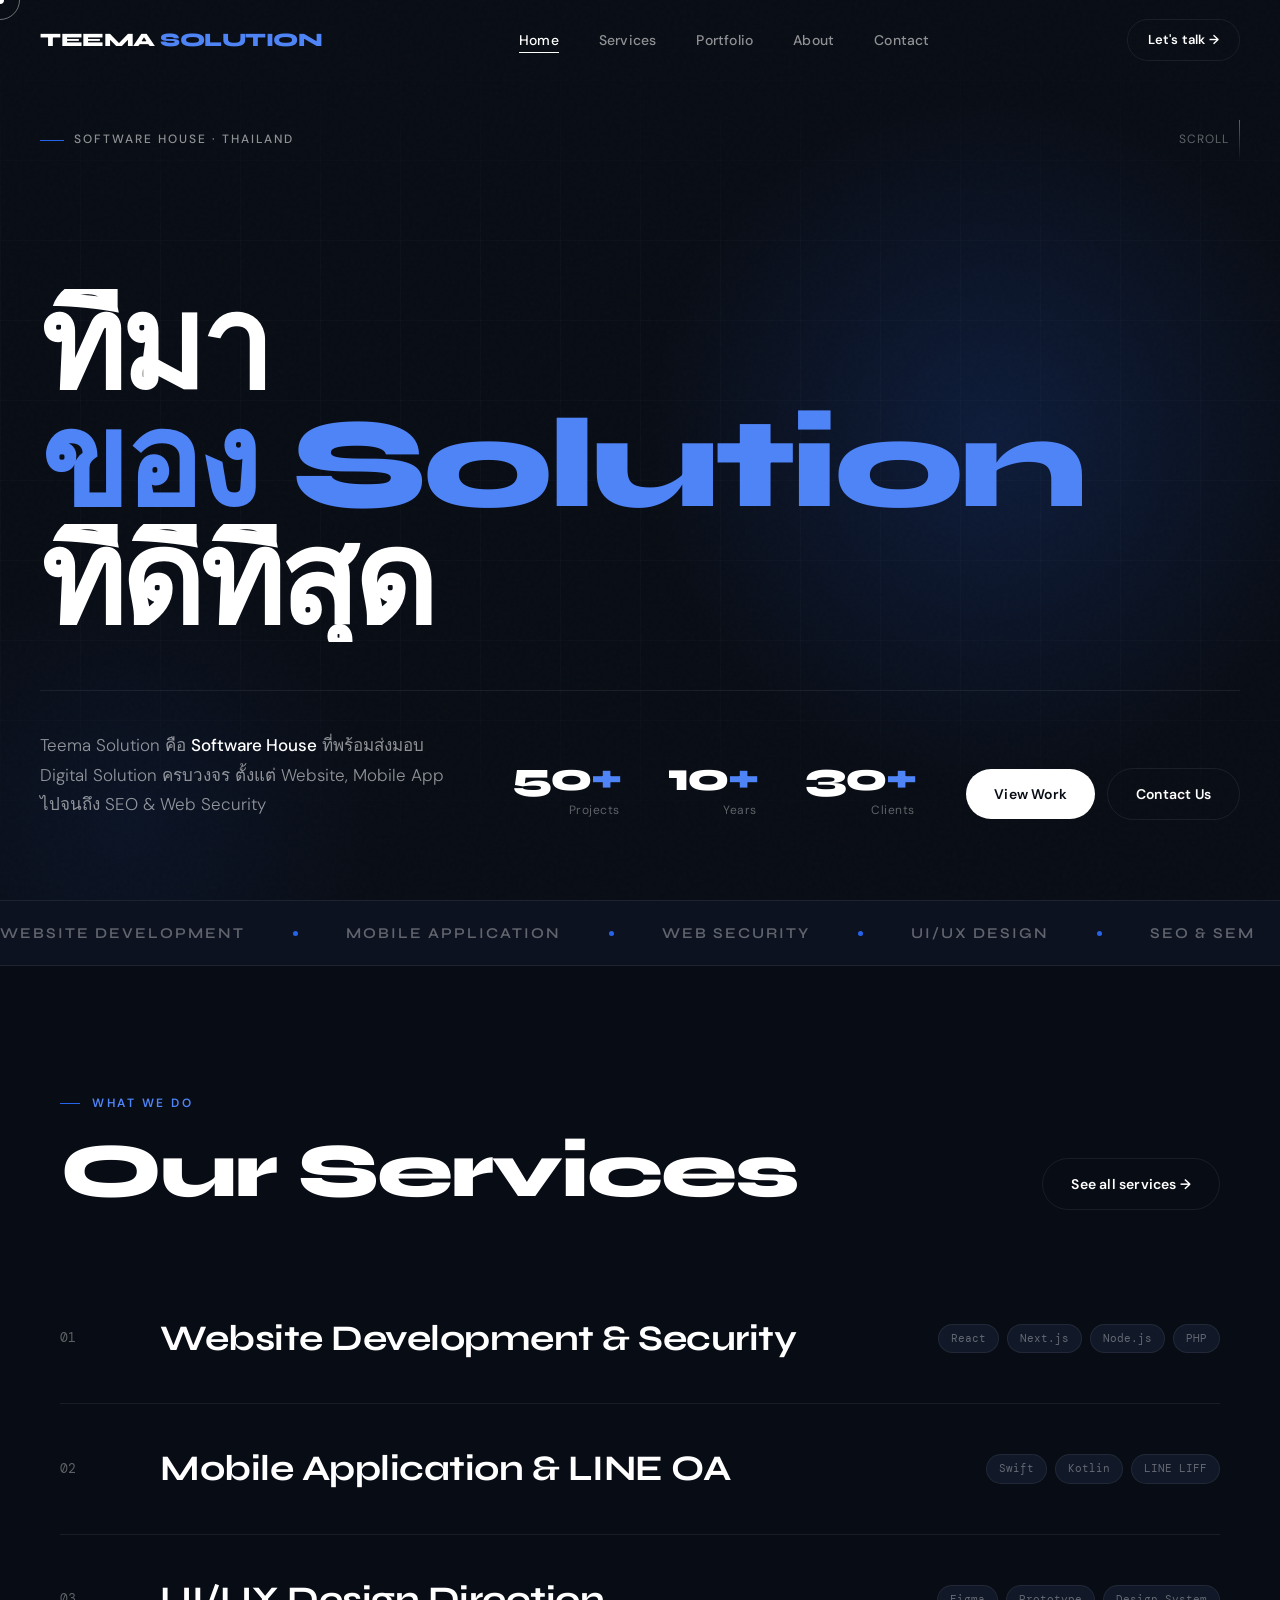
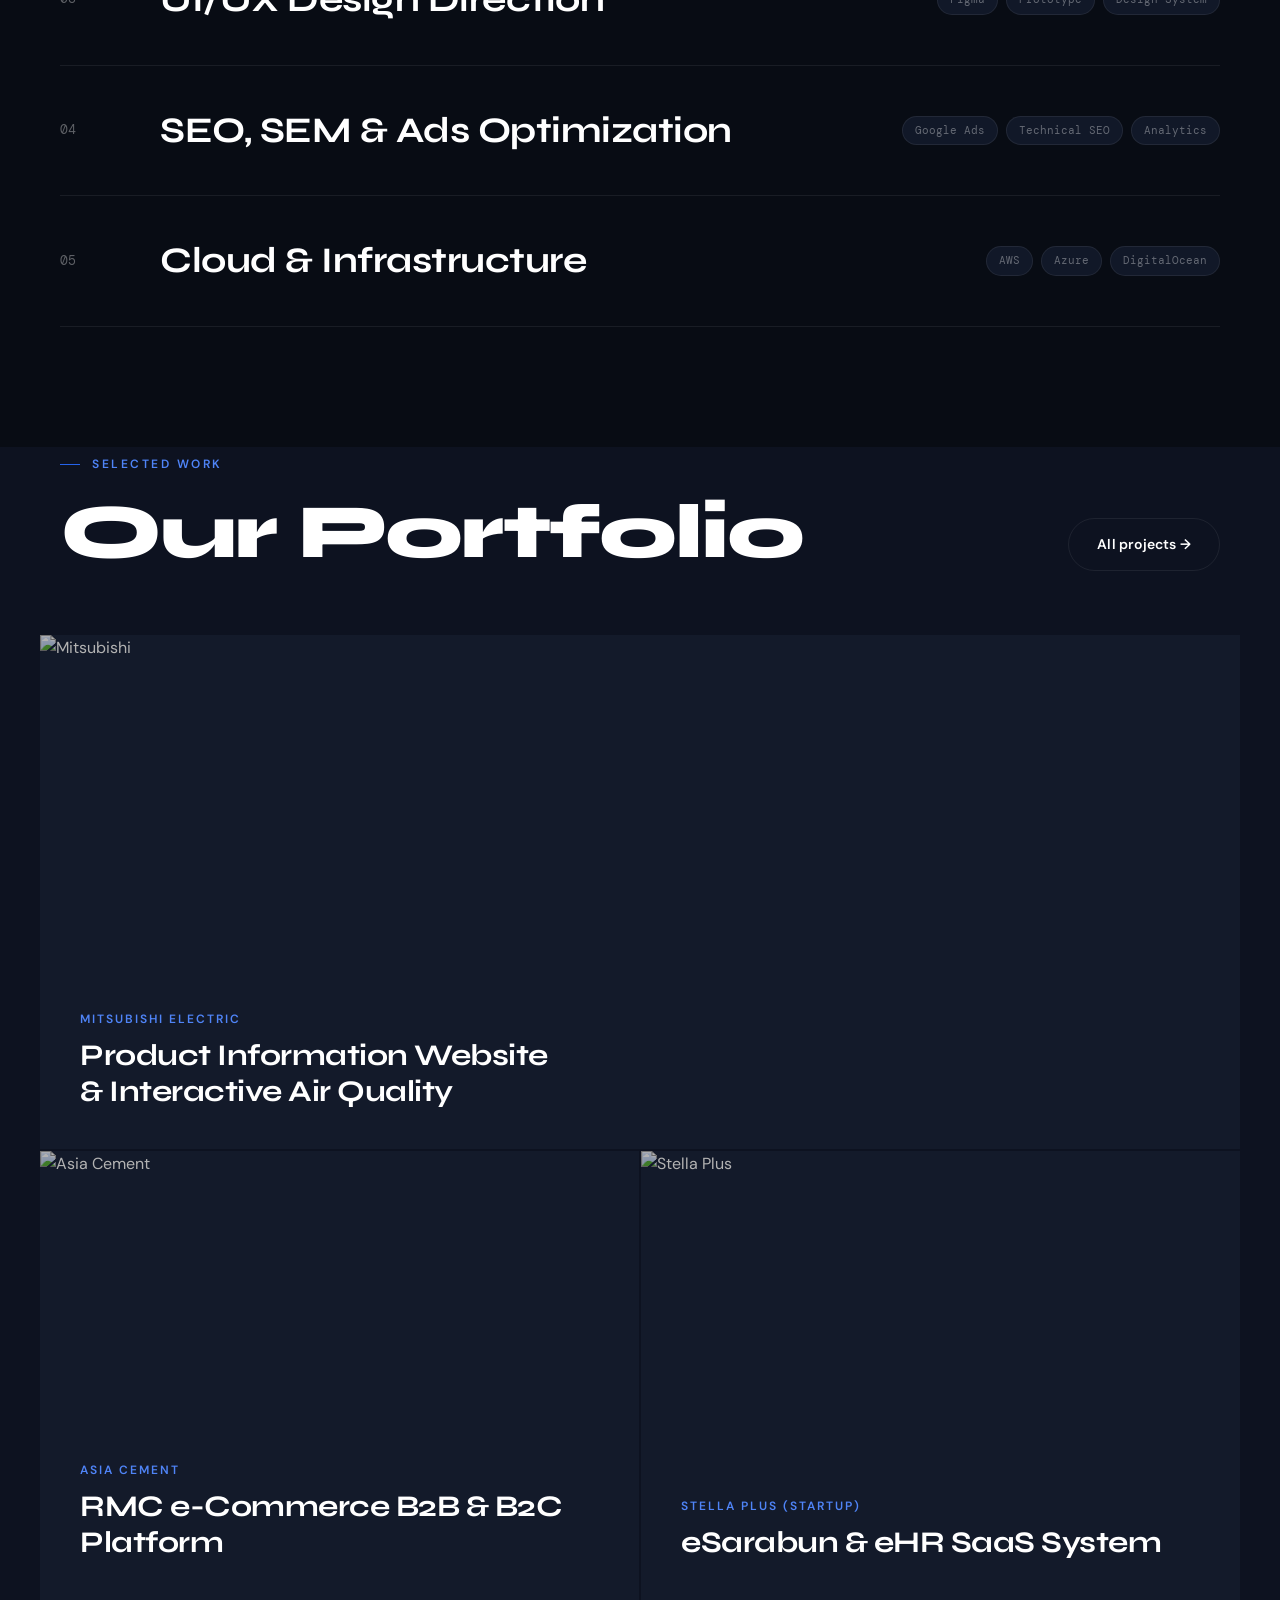
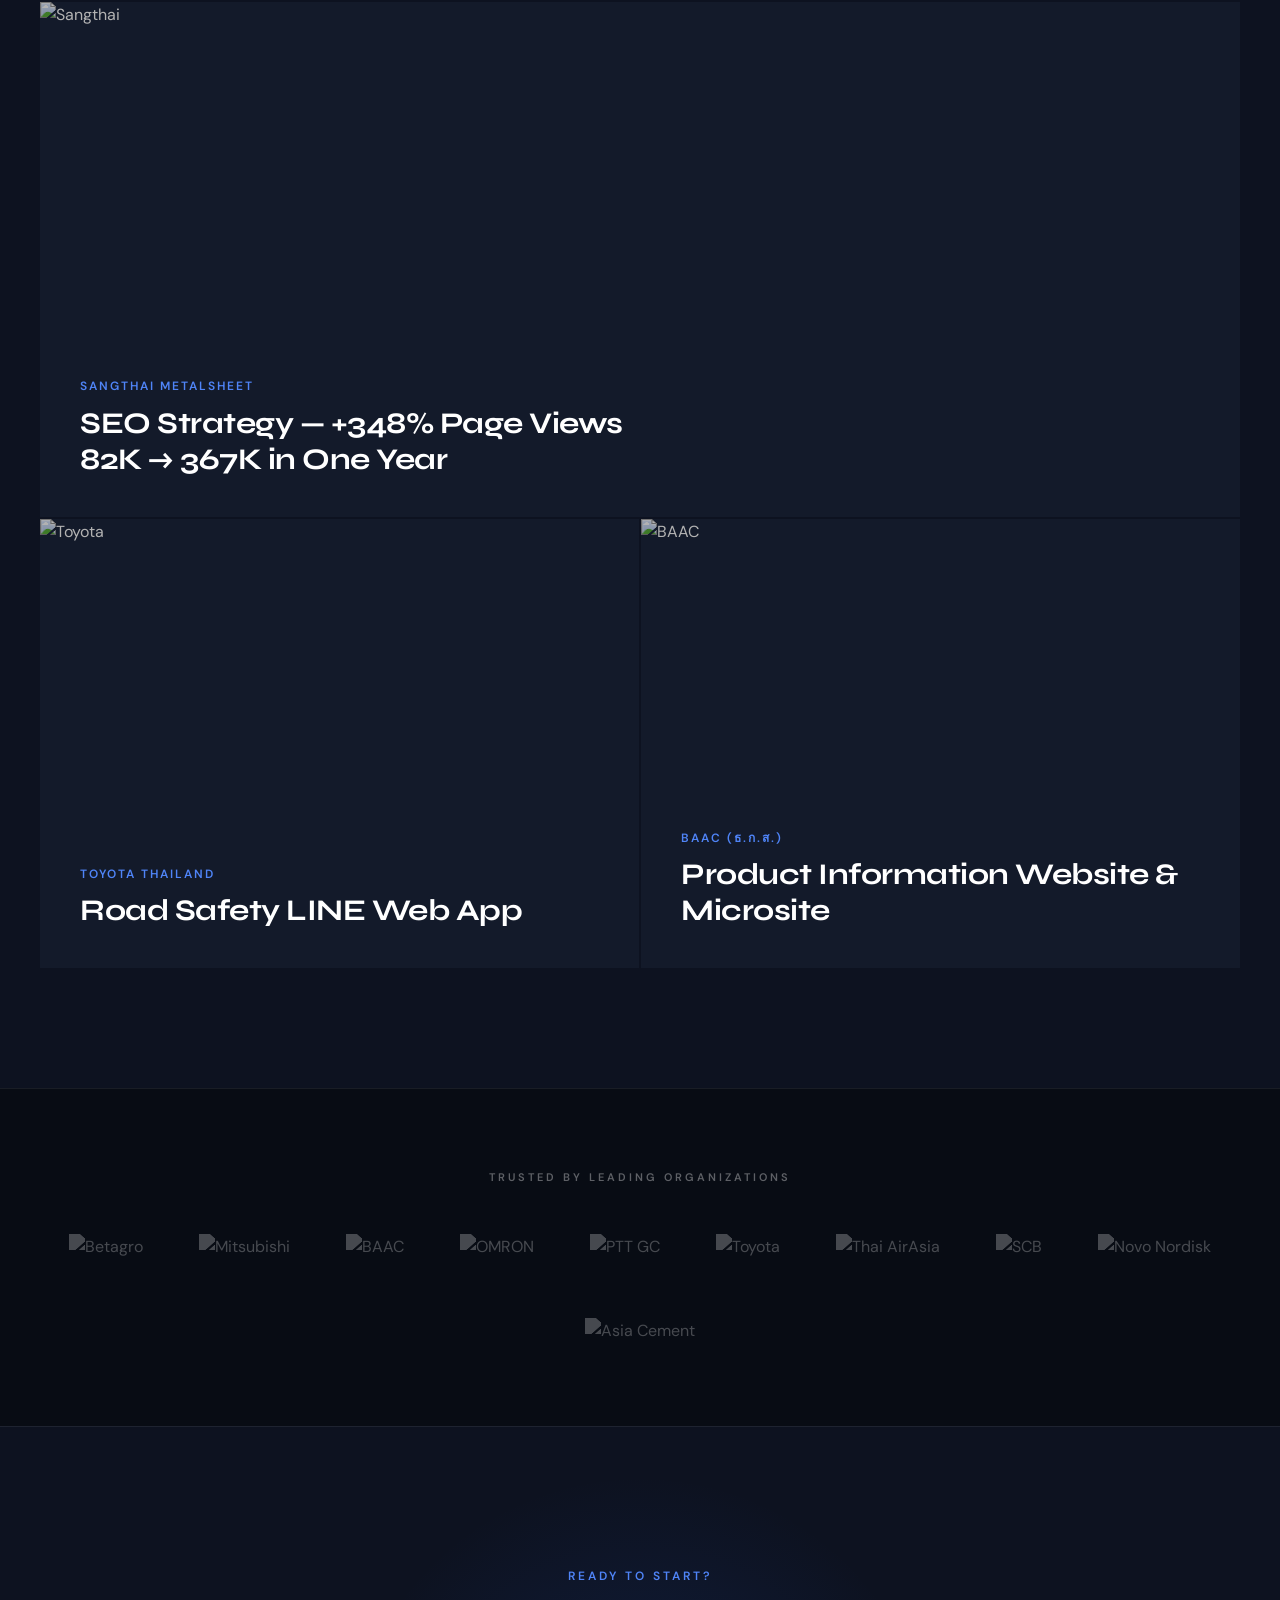
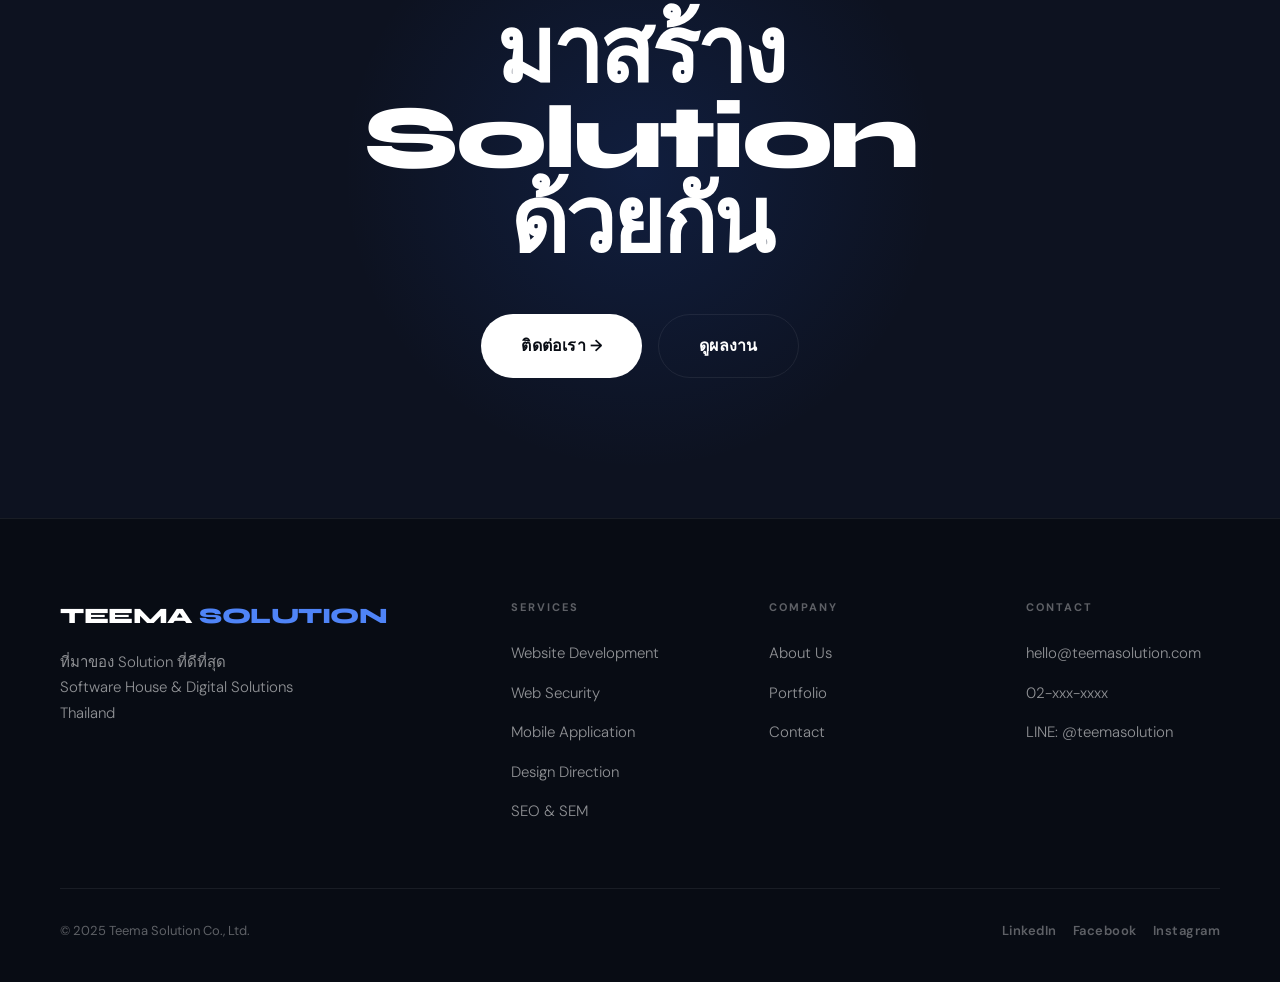
==== index.html @ 0c3861c3 "Add files via upload" ====
<!DOCTYPE html>
<html lang="th">
<head>
  <meta charset="UTF-8" />
  <meta name="viewport" content="width=device-width, initial-scale=1.0" />
  <title>Teema Solution — Software House & Digital Solutions</title>
  <meta name="description" content="ที่มาของ Solution ดีๆ ที่คุณต้องการ" />
  <link rel="stylesheet" href="styles.css" />
</head>
<body>

  <!-- CUSTOM CURSOR -->
  <div class="cursor" id="cursor">
    <div class="cursor__dot" id="cursorDot"></div>
    <div class="cursor__ring" id="cursorRing"></div>
  </div>

  <!-- ════════════ NAV ════════════ -->
  <nav class="nav" id="mainNav">
    <div class="nav__logo-text">TEEMA <span>SOLUTION</span></div>
    <ul class="nav__links">
      <li><a href="index.html" class="active">Home</a></li>
      <li><a href="services.html">Services</a></li>
      <li><a href="portfolio.html">Portfolio</a></li>
      <li><a href="about.html">About</a></li>
      <li><a href="contact.html">Contact</a></li>
    </ul>
    <div class="nav__cta">
      <a href="contact.html" class="btn btn--ghost btn--sm">Let's talk →</a>
    </div>
    <div class="nav__hamburger" id="hamburger">
      <span></span><span></span><span></span>
    </div>
  </nav>

  <!-- ════════════ HERO ════════════ -->
  <section class="hero">
    <div class="hero__grid"></div>
    <div class="hero__orb"></div>
    <div class="hero__orb hero__orb--2"></div>

    <div class="hero__top-bar">
      <div class="hero__top-tag">Software House · Thailand</div>
      <div class="hero__scroll-hint">Scroll</div>
    </div>

    <div class="hero__title-wrap">
      <h1 class="hero__title">
        <span class="line"><span class="word">ที่มา</span></span>
        <span class="line"><span class="word word--blue">ของ Solution</span></span>
        <span class="line"><span class="word">ที่ดีที่สุด</span></span>
      </h1>
    </div>

    <div class="hero__bottom">
      <p class="hero__desc">
        Teema Solution คือ <strong>Software House</strong> ที่พร้อมส่งมอบ
        Digital Solution ครบวงจร ตั้งแต่ Website, Mobile App
        ไปจนถึง SEO & Web Security
      </p>
      <div class="hero__stats">
        <div class="hero__stat">
          <div class="hero__stat-num">50<span>+</span></div>
          <div class="hero__stat-label">Projects</div>
        </div>
        <div class="hero__stat">
          <div class="hero__stat-num">10<span>+</span></div>
          <div class="hero__stat-label">Years</div>
        </div>
        <div class="hero__stat">
          <div class="hero__stat-num">30<span>+</span></div>
          <div class="hero__stat-label">Clients</div>
        </div>
      </div>
      <div class="hero__actions">
        <a href="portfolio.html" class="btn btn--primary">View Work</a>
        <a href="contact.html" class="btn btn--ghost">Contact Us</a>
      </div>
    </div>
  </section>

  <!-- ════════════ MARQUEE ════════════ -->
  <div class="marquee">
    <div class="marquee__track">
      <!-- Repeated twice for seamless loop -->
      <div class="marquee__item">Website Development <span class="marquee__dot"></span></div>
      <div class="marquee__item">Mobile Application <span class="marquee__dot"></span></div>
      <div class="marquee__item">Web Security <span class="marquee__dot"></span></div>
      <div class="marquee__item">UI/UX Design <span class="marquee__dot"></span></div>
      <div class="marquee__item">SEO & SEM <span class="marquee__dot"></span></div>
      <div class="marquee__item">LINE OA <span class="marquee__dot"></span></div>
      <div class="marquee__item">Cloud Infrastructure <span class="marquee__dot"></span></div>
      <div class="marquee__item">Website Development <span class="marquee__dot"></span></div>
      <div class="marquee__item">Mobile Application <span class="marquee__dot"></span></div>
      <div class="marquee__item">Web Security <span class="marquee__dot"></span></div>
      <div class="marquee__item">UI/UX Design <span class="marquee__dot"></span></div>
      <div class="marquee__item">SEO & SEM <span class="marquee__dot"></span></div>
      <div class="marquee__item">LINE OA <span class="marquee__dot"></span></div>
      <div class="marquee__item">Cloud Infrastructure <span class="marquee__dot"></span></div>
    </div>
  </div>

  <!-- ════════════ SERVICES ════════════ -->
  <section class="services">
    <div class="container">
      <div class="services__header">
        <div>
          <span class="section-label reveal">What We Do</span>
          <h2 class="section-title reveal reveal-delay-1">Our Services</h2>
        </div>
        <a href="services.html" class="btn btn--ghost reveal">See all services →</a>
      </div>
      <div class="services__list">
        <div class="service-row reveal">
          <span class="service-row__num">01</span>
          <span class="service-row__title">Website Development & Security</span>
          <div class="service-row__tags">
            <span class="tag">React</span>
            <span class="tag">Next.js</span>
            <span class="tag">Node.js</span>
            <span class="tag">PHP</span>
          </div>
        </div>
        <div class="service-row reveal reveal-delay-1">
          <span class="service-row__num">02</span>
          <span class="service-row__title">Mobile Application & LINE OA</span>
          <div class="service-row__tags">
            <span class="tag">Swift</span>
            <span class="tag">Kotlin</span>
            <span class="tag">LINE LIFF</span>
          </div>
        </div>
        <div class="service-row reveal reveal-delay-2">
          <span class="service-row__num">03</span>
          <span class="service-row__title">UI/UX Design Direction</span>
          <div class="service-row__tags">
            <span class="tag">Figma</span>
            <span class="tag">Prototype</span>
            <span class="tag">Design System</span>
          </div>
        </div>
        <div class="service-row reveal reveal-delay-3">
          <span class="service-row__num">04</span>
          <span class="service-row__title">SEO, SEM & Ads Optimization</span>
          <div class="service-row__tags">
            <span class="tag">Google Ads</span>
            <span class="tag">Technical SEO</span>
            <span class="tag">Analytics</span>
          </div>
        </div>
        <div class="service-row reveal reveal-delay-4">
          <span class="service-row__num">05</span>
          <span class="service-row__title">Cloud & Infrastructure</span>
          <div class="service-row__tags">
            <span class="tag">AWS</span>
            <span class="tag">Azure</span>
            <span class="tag">DigitalOcean</span>
          </div>
        </div>
      </div>
    </div>
  </section>

  <!-- ════════════ PORTFOLIO ════════════ -->
  <section class="portfolio" style="padding-top:0;">
    <div class="container">
      <div style="display:flex;justify-content:space-between;align-items:flex-end;margin-bottom:64px;" class="reveal">
        <div>
          <span class="section-label">Selected Work</span>
          <h2 class="section-title">Our Portfolio</h2>
        </div>
        <a href="portfolio.html" class="btn btn--ghost">All projects →</a>
      </div>
    </div>
    <div style="padding:0 40px;">
      <div class="portfolio__grid">

        <!-- Wide: Mitsubishi -->
        <div class="portfolio-card portfolio-card--wide reveal">
          <img src="assets/portfolio/mitsubishi.jpg" alt="Mitsubishi" />
          <div class="portfolio-card__overlay">
            <div class="portfolio-card__num">001</div>
            <div class="portfolio-card__client">Mitsubishi Electric</div>
            <div class="portfolio-card__title">Product Information Website<br/>& Interactive Air Quality</div>
          </div>
          <div class="portfolio-card__arrow">↗</div>
        </div>

        <!-- Asia Cement -->
        <div class="portfolio-card reveal">
          <img src="assets/portfolio/asiacem.jpg" alt="Asia Cement" />
          <div class="portfolio-card__overlay">
            <div class="portfolio-card__num">002</div>
            <div class="portfolio-card__client">Asia Cement</div>
            <div class="portfolio-card__title">RMC e-Commerce B2B & B2C Platform</div>
          </div>
          <div class="portfolio-card__arrow">↗</div>
        </div>

        <!-- Stella Plus -->
        <div class="portfolio-card reveal reveal-delay-1">
          <img src="assets/portfolio/stellaplus.jpg" alt="Stella Plus" />
          <div class="portfolio-card__overlay">
            <div class="portfolio-card__num">003</div>
            <div class="portfolio-card__client">Stella Plus (Startup)</div>
            <div class="portfolio-card__title">eSarabun & eHR SaaS System</div>
          </div>
          <div class="portfolio-card__arrow">↗</div>
        </div>

        <!-- Wide: Sangthai SEO -->
        <div class="portfolio-card portfolio-card--wide reveal">
          <img src="assets/portfolio/sangthai.jpg" alt="Sangthai" />
          <div class="portfolio-card__overlay">
            <div class="portfolio-card__num">004</div>
            <div class="portfolio-card__client">Sangthai Metalsheet</div>
            <div class="portfolio-card__title">SEO Strategy — +348% Page Views<br/>82K → 367K in One Year</div>
          </div>
          <div class="portfolio-card__arrow">↗</div>
        </div>

        <!-- Toyota -->
        <div class="portfolio-card reveal">
          <img src="assets/portfolio/toyota.jpg" alt="Toyota" />
          <div class="portfolio-card__overlay">
            <div class="portfolio-card__num">005</div>
            <div class="portfolio-card__client">Toyota Thailand</div>
            <div class="portfolio-card__title">Road Safety LINE Web App</div>
          </div>
          <div class="portfolio-card__arrow">↗</div>
        </div>

        <!-- BAAC -->
        <div class="portfolio-card reveal reveal-delay-1">
          <img src="assets/portfolio/baac.jpg" alt="BAAC" />
          <div class="portfolio-card__overlay">
            <div class="portfolio-card__num">006</div>
            <div class="portfolio-card__client">BAAC (ธ.ก.ส.)</div>
            <div class="portfolio-card__title">Product Information Website & Microsite</div>
          </div>
          <div class="portfolio-card__arrow">↗</div>
        </div>

      </div>
    </div>
  </section>

  <!-- ════════════ CLIENTS ════════════ -->
  <section class="clients">
    <div class="container">
      <p class="clients__label">Trusted by leading organizations</p>
      <div class="clients__logos">
        <img src="assets/clients/betagro.png"    alt="Betagro"         class="clients__logo" />
        <img src="assets/clients/mitsubishi.png" alt="Mitsubishi"      class="clients__logo" />
        <img src="assets/clients/baac.png"       alt="BAAC"            class="clients__logo" />
        <img src="assets/clients/omron.png"      alt="OMRON"           class="clients__logo" />
        <img src="assets/clients/pttgc.png"      alt="PTT GC"          class="clients__logo" />
        <img src="assets/clients/toyota.png"     alt="Toyota"          class="clients__logo" />
        <img src="assets/clients/airasia.png"    alt="Thai AirAsia"    class="clients__logo" />
        <img src="assets/clients/scb.png"        alt="SCB"             class="clients__logo" />
        <img src="assets/clients/novonordisk.png"alt="Novo Nordisk"    class="clients__logo" />
        <img src="assets/clients/asiacem.png"    alt="Asia Cement"     class="clients__logo" />
      </div>
    </div>
  </section>

  <!-- ════════════ CTA ════════════ -->
  <section class="cta-banner">
    <div class="cta-banner__orb"></div>
    <div class="container" style="position:relative;z-index:2;">
      <p class="cta-banner__label">Ready to start?</p>
      <h2 class="cta-banner__title reveal">
        มาสร้าง<br/>
        Solution<br/>
        ด้วยกัน
      </h2>
      <div class="cta-banner__actions reveal reveal-delay-1">
        <a href="contact.html" class="btn btn--primary btn--lg">ติดต่อเรา →</a>
        <a href="portfolio.html" class="btn btn--ghost btn--lg">ดูผลงาน</a>
      </div>
    </div>
  </section>

  <!-- ════════════ FOOTER ════════════ -->
  <footer class="footer">
    <div class="container">
      <div class="footer__grid">
        <div>
          <div class="footer__brand-name">TEEMA <span>SOLUTION</span></div>
          <p class="footer__brand-desc">
            ที่มาของ Solution ที่ดีที่สุด<br/>
            Software House & Digital Solutions Thailand
          </p>
        </div>
        <div>
          <p class="footer__col-title">Services</p>
          <ul class="footer__links">
            <li><a href="services.html#web">Website Development</a></li>
            <li><a href="services.html#security">Web Security</a></li>
            <li><a href="services.html#mobile">Mobile Application</a></li>
            <li><a href="services.html#design">Design Direction</a></li>
            <li><a href="services.html#seo">SEO & SEM</a></li>
          </ul>
        </div>
        <div>
          <p class="footer__col-title">Company</p>
          <ul class="footer__links">
            <li><a href="about.html">About Us</a></li>
            <li><a href="portfolio.html">Portfolio</a></li>
            <li><a href="contact.html">Contact</a></li>
          </ul>
        </div>
        <div>
          <p class="footer__col-title">Contact</p>
          <ul class="footer__links">
            <li><a href="mailto:hello@teemasolution.com">hello@teemasolution.com</a></li>
            <li><a href="#">02-xxx-xxxx</a></li>
            <li><a href="#">LINE: @teemasolution</a></li>
          </ul>
        </div>
      </div>
      <div class="footer__bottom">
        <p class="footer__copy">© 2025 Teema Solution Co., Ltd.</p>
        <div class="footer__socials">
          <a href="#" class="footer__social">LinkedIn</a>
          <a href="#" class="footer__social">Facebook</a>
          <a href="#" class="footer__social">Instagram</a>
        </div>
      </div>
    </div>
  </footer>

  <script>
    /* ── Custom Cursor ── */
    const dot  = document.getElementById('cursorDot');
    const ring = document.getElementById('cursorRing');
    let mouseX = 0, mouseY = 0;
    let ringX  = 0, ringY  = 0;

    window.addEventListener('mousemove', e => {
      mouseX = e.clientX; mouseY = e.clientY;
      dot.style.left = mouseX + 'px';
      dot.style.top  = mouseY + 'px';
    });

    function animateRing() {
      ringX += (mouseX - ringX) * 0.12;
      ringY += (mouseY - ringY) * 0.12;
      ring.style.left = ringX + 'px';
      ring.style.top  = ringY + 'px';
      requestAnimationFrame(animateRing);
    }
    animateRing();

    /* ── Sticky Nav ── */
    const nav = document.getElementById('mainNav');
    window.addEventListener('scroll', () => {
      nav.classList.toggle('scrolled', window.scrollY > 60);
    });

    /* ── Hamburger ── */
    document.getElementById('hamburger').addEventListener('click', () => {
      const links = document.querySelector('.nav__links');
      links.style.display = links.style.display === 'flex' ? 'none' : 'flex';
    });

    /* ── Scroll Reveal ── */
    const observer = new IntersectionObserver((entries) => {
      entries.forEach(entry => {
        if (entry.isIntersecting) {
          entry.target.classList.add('visible');
        }
      });
    }, { threshold: 0.12 });

    document.querySelectorAll('.reveal').forEach(el => observer.observe(el));
  </script>
</body>
</html>
---- styles.css ----
/* ============================================
   TEEMA SOLUTION — Cuberto-inspired Stylesheet
   Dark, Bold, Cinematic, Premium Agency
   Font: Syne (Display) + DM Sans (Body)
   ============================================ */

@import url('https://fonts.googleapis.com/css2?family=Syne:wght@400;500;600;700;800&family=DM+Sans:ital,opsz,wght@0,9..40,300;0,9..40,400;0,9..40,500;0,9..40,600;1,9..40,300&family=DM+Mono:wght@400;500&display=swap');

/* ── Variables ── */
:root {
  --bg:          #080C14;
  --bg-1:        #0D1220;
  --bg-2:        #111828;
  --bg-card:     #131A2A;
  --navy:        #0D1B4B;
  --electric:    #2563EB;
  --electric-lt: #4F84F7;
  --electric-glow: rgba(37,99,235,0.25);
  --white:       #FFFFFF;
  --off-white:   #F0F2F8;
  --gray-dim:    rgba(255,255,255,0.12);
  --gray-mid:    rgba(255,255,255,0.35);
  --gray-text:   rgba(255,255,255,0.55);
  --border:      rgba(255,255,255,0.07);
  --border-blue: rgba(37,99,235,0.3);
  --amber:       #F59E0B;
  --green:       #10B981;

  --font-display: 'Syne', sans-serif;
  --font-body:    'DM Sans', sans-serif;
  --font-mono:    'DM Mono', monospace;

  --radius-sm:   6px;
  --radius-md:   14px;
  --radius-lg:   24px;
  --radius-xl:   40px;
  --transition:  0.4s cubic-bezier(0.16, 1, 0.3, 1);
  --transition-fast: 0.2s cubic-bezier(0.16, 1, 0.3, 1);
}

/* ── Reset ── */
*, *::before, *::after { box-sizing: border-box; margin: 0; padding: 0; }
html { scroll-behavior: smooth; font-size: 16px; cursor: none; }
body {
  font-family: var(--font-body);
  background: var(--bg);
  color: var(--white);
  line-height: 1.6;
  -webkit-font-smoothing: antialiased;
  overflow-x: hidden;
}
img { max-width: 100%; display: block; }
a { text-decoration: none; color: inherit; }
ul { list-style: none; }

/* ============================================
   CUSTOM CURSOR
   ============================================ */
.cursor {
  position: fixed;
  top: 0; left: 0;
  pointer-events: none;
  z-index: 9999;
}
.cursor__dot {
  position: absolute;
  width: 8px; height: 8px;
  background: var(--white);
  border-radius: 50%;
  transform: translate(-50%, -50%);
  transition: width 0.2s, height 0.2s, background 0.2s;
}
.cursor__ring {
  position: absolute;
  width: 40px; height: 40px;
  border: 1.5px solid rgba(255,255,255,0.4);
  border-radius: 50%;
  transform: translate(-50%, -50%);
  transition: width 0.4s var(--transition), height 0.4s var(--transition), border-color 0.3s;
}
body:has(a:hover) .cursor__dot,
body:has(button:hover) .cursor__dot {
  width: 12px; height: 12px;
  background: var(--electric-lt);
}
body:has(a:hover) .cursor__ring,
body:has(button:hover) .cursor__ring {
  width: 60px; height: 60px;
  border-color: var(--electric-lt);
}

/* ============================================
   NAVIGATION
   ============================================ */
.nav {
  position: fixed;
  top: 0; left: 0; right: 0;
  z-index: 100;
  padding: 0 40px;
  height: 80px;
  display: flex;
  align-items: center;
  justify-content: space-between;
  transition: background var(--transition), border-bottom var(--transition);
}
.nav.scrolled {
  background: rgba(8,12,20,0.9);
  backdrop-filter: blur(20px);
  border-bottom: 1px solid var(--border);
}

.nav__logo-text {
  font-family: var(--font-display);
  font-size: 19px;
  font-weight: 800;
  color: var(--white);
  letter-spacing: -0.5px;
}
.nav__logo-text span { color: var(--electric-lt); }

.nav__links {
  display: flex;
  align-items: center;
  gap: 40px;
}
.nav__links a {
  font-size: 14px;
  font-weight: 500;
  color: var(--gray-text);
  letter-spacing: 0.2px;
  transition: color var(--transition-fast);
  position: relative;
}
.nav__links a::after {
  content: '';
  position: absolute;
  bottom: -4px; left: 0;
  width: 0; height: 1px;
  background: var(--white);
  transition: width var(--transition-fast);
}
.nav__links a:hover,
.nav__links a.active {
  color: var(--white);
}
.nav__links a:hover::after,
.nav__links a.active::after { width: 100%; }

.nav__cta .btn { cursor: none; }
.nav__hamburger {
  display: none;
  flex-direction: column;
  gap: 5px;
  cursor: none;
}
.nav__hamburger span {
  display: block; width: 24px; height: 1.5px;
  background: var(--white); border-radius: 2px;
}

/* ============================================
   BUTTONS
   ============================================ */
.btn {
  display: inline-flex;
  align-items: center;
  gap: 10px;
  padding: 14px 28px;
  border-radius: 100px;
  font-family: var(--font-body);
  font-size: 14px;
  font-weight: 600;
  cursor: none;
  border: none;
  transition: all var(--transition);
  letter-spacing: 0.2px;
  position: relative;
  overflow: hidden;
}
.btn::before {
  content: '';
  position: absolute;
  inset: 0;
  background: rgba(255,255,255,0.08);
  opacity: 0;
  transition: opacity var(--transition-fast);
}
.btn:hover::before { opacity: 1; }

.btn--primary {
  background: var(--white);
  color: var(--bg);
}
.btn--primary:hover { transform: scale(1.02); }

.btn--ghost {
  background: transparent;
  color: var(--white);
  border: 1px solid var(--border);
}
.btn--ghost:hover {
  border-color: rgba(255,255,255,0.3);
  transform: scale(1.02);
}
.btn--blue {
  background: var(--electric);
  color: var(--white);
  box-shadow: 0 0 40px rgba(37,99,235,0.4);
}
.btn--blue:hover {
  box-shadow: 0 0 60px rgba(37,99,235,0.6);
  transform: scale(1.02);
}
.btn--sm { padding: 10px 20px; font-size: 13px; }
.btn--lg { padding: 18px 40px; font-size: 16px; }

/* ============================================
   CONTAINER
   ============================================ */
.container {
  max-width: 1240px;
  margin: 0 auto;
  padding: 0 40px;
}

/* ============================================
   HERO — Cuberto style
   ============================================ */
.hero {
  min-height: 100vh;
  display: flex;
  flex-direction: column;
  justify-content: flex-end;
  padding: 0 40px 80px;
  position: relative;
  overflow: hidden;
  background: var(--bg);
}

/* Noise texture */
.hero::before {
  content: '';
  position: absolute;
  inset: 0;
  background-image: url("data:image/svg+xml,%3Csvg viewBox='0 0 256 256' xmlns='http://www.w3.org/2000/svg'%3E%3Cfilter id='n'%3E%3CfeTurbulence type='fractalNoise' baseFrequency='0.9' numOctaves='4' stitchTiles='stitch'/%3E%3C/filter%3E%3Crect width='100%25' height='100%25' filter='url(%23n)' opacity='0.04'/%3E%3C/svg%3E");
  pointer-events: none;
  z-index: 1;
  opacity: 0.5;
}

/* Blue glow orb */
.hero__orb {
  position: absolute;
  top: 10%;
  right: -5%;
  width: 55vw;
  height: 55vw;
  max-width: 800px;
  max-height: 800px;
  background: radial-gradient(circle, rgba(37,99,235,0.18) 0%, rgba(37,99,235,0.05) 50%, transparent 70%);
  border-radius: 50%;
  pointer-events: none;
  z-index: 0;
  animation: orbPulse 8s ease-in-out infinite;
}
@keyframes orbPulse {
  0%, 100% { transform: scale(1); opacity: 1; }
  50%       { transform: scale(1.05); opacity: 0.8; }
}

.hero__orb--2 {
  top: auto;
  right: auto;
  bottom: -20%;
  left: -10%;
  width: 40vw;
  height: 40vw;
  background: radial-gradient(circle, rgba(37,99,235,0.08) 0%, transparent 70%);
  animation-delay: -4s;
}

/* Grid lines */
.hero__grid {
  position: absolute;
  inset: 0;
  background-image:
    linear-gradient(var(--border) 1px, transparent 1px),
    linear-gradient(90deg, var(--border) 1px, transparent 1px);
  background-size: 80px 80px;
  pointer-events: none;
  z-index: 0;
  mask-image: linear-gradient(to bottom, transparent 0%, rgba(0,0,0,0.3) 30%, rgba(0,0,0,0.3) 70%, transparent 100%);
}

.hero__top-bar {
  position: relative;
  z-index: 2;
  display: flex;
  justify-content: space-between;
  align-items: center;
  padding-top: 120px;
  margin-bottom: auto;
}
.hero__top-tag {
  display: flex;
  align-items: center;
  gap: 10px;
  font-size: 12px;
  font-weight: 500;
  letter-spacing: 2px;
  text-transform: uppercase;
  color: var(--gray-text);
}
.hero__top-tag::before {
  content: '';
  width: 24px; height: 1px;
  background: var(--electric);
}
.hero__scroll-hint {
  font-size: 12px;
  color: var(--gray-mid);
  letter-spacing: 1px;
  text-transform: uppercase;
  display: flex;
  align-items: center;
  gap: 10px;
}
.hero__scroll-hint::after {
  content: '';
  display: block;
  width: 1px;
  height: 40px;
  background: linear-gradient(to bottom, var(--gray-mid), transparent);
  animation: scrollLine 2s ease-in-out infinite;
}
@keyframes scrollLine {
  0%, 100% { opacity: 1; }
  50%       { opacity: 0.3; }
}

/* BIG TITLE */
.hero__title-wrap {
  position: relative;
  z-index: 2;
  margin-top: auto;
}
.hero__title {
  font-family: var(--font-display);
  font-size: clamp(72px, 10vw, 148px);
  font-weight: 800;
  line-height: 0.92;
  letter-spacing: -4px;
  color: var(--white);
  overflow: hidden;
}
.hero__title .line {
  display: block;
  overflow: hidden;
}
.hero__title .word {
  display: inline-block;
  transform: translateY(110%);
  animation: wordReveal 0.9s var(--transition) forwards;
}
.hero__title .word--blue { color: var(--electric-lt); }
.hero__title .line:nth-child(2) .word { animation-delay: 0.1s; }
.hero__title .line:nth-child(3) .word { animation-delay: 0.2s; }

@keyframes wordReveal {
  to { transform: translateY(0); }
}

.hero__bottom {
  position: relative;
  z-index: 2;
  display: flex;
  align-items: flex-end;
  justify-content: space-between;
  margin-top: 48px;
  padding-top: 40px;
  border-top: 1px solid var(--border);
}
.hero__desc {
  font-size: 17px;
  color: var(--gray-text);
  max-width: 420px;
  line-height: 1.75;
  font-weight: 300;
}
.hero__desc strong { color: var(--white); font-weight: 500; }

.hero__actions {
  display: flex;
  gap: 12px;
  align-items: center;
}
.hero__stats {
  display: flex;
  gap: 48px;
}
.hero__stat {
  text-align: right;
}
.hero__stat-num {
  font-family: var(--font-display);
  font-size: 40px;
  font-weight: 800;
  line-height: 1;
  letter-spacing: -2px;
  color: var(--white);
}
.hero__stat-num span { color: var(--electric-lt); }
.hero__stat-label {
  font-size: 12px;
  color: var(--gray-mid);
  margin-top: 4px;
  letter-spacing: 0.5px;
}

/* ============================================
   MARQUEE / TICKER
   ============================================ */
.marquee {
  overflow: hidden;
  border-top: 1px solid var(--border);
  border-bottom: 1px solid var(--border);
  padding: 20px 0;
  background: var(--bg-1);
}
.marquee__track {
  display: flex;
  gap: 48px;
  animation: marqueeScroll 20s linear infinite;
  width: max-content;
}
.marquee__item {
  display: flex;
  align-items: center;
  gap: 48px;
  white-space: nowrap;
  font-family: var(--font-display);
  font-size: 15px;
  font-weight: 600;
  letter-spacing: 2px;
  text-transform: uppercase;
  color: var(--gray-mid);
}
.marquee__dot {
  width: 5px; height: 5px;
  border-radius: 50%;
  background: var(--electric);
  flex-shrink: 0;
}
@keyframes marqueeScroll {
  from { transform: translateX(0); }
  to   { transform: translateX(-50%); }
}

/* ============================================
   SECTION BASE
   ============================================ */
section { padding: 120px 0; }
.section-label {
  display: inline-flex;
  align-items: center;
  gap: 12px;
  font-size: 12px;
  font-weight: 600;
  letter-spacing: 2.5px;
  text-transform: uppercase;
  color: var(--electric-lt);
  margin-bottom: 20px;
}
.section-label::before {
  content: '';
  width: 20px; height: 1px;
  background: var(--electric);
}

.section-title {
  font-family: var(--font-display);
  font-size: clamp(40px, 6vw, 80px);
  font-weight: 800;
  line-height: 1.0;
  letter-spacing: -2px;
  color: var(--white);
}
.section-title--sm {
  font-size: clamp(32px, 4vw, 52px);
  letter-spacing: -1.5px;
}
.section-sub {
  font-size: 17px;
  color: var(--gray-text);
  max-width: 520px;
  line-height: 1.75;
  margin-top: 20px;
  font-weight: 300;
}

/* ============================================
   SERVICES — Dark cards
   ============================================ */
.services { background: var(--bg); }
.services__header {
  display: flex;
  justify-content: space-between;
  align-items: flex-end;
  margin-bottom: 64px;
}
.services__list {
  display: flex;
  flex-direction: column;
}
.service-row {
  display: grid;
  grid-template-columns: 60px 1fr auto;
  align-items: center;
  gap: 40px;
  padding: 36px 0;
  border-bottom: 1px solid var(--border);
  transition: all var(--transition-fast);
  cursor: none;
  position: relative;
}
.service-row::before {
  content: '';
  position: absolute;
  left: -40px; right: -40px; top: 0; bottom: 0;
  background: var(--bg-card);
  border-radius: var(--radius-md);
  opacity: 0;
  transition: opacity var(--transition-fast);
  z-index: -1;
}
.service-row:hover::before { opacity: 1; }
.service-row:hover { padding-left: 12px; }

.service-row__num {
  font-family: var(--font-mono);
  font-size: 13px;
  color: var(--gray-mid);
}
.service-row__title {
  font-family: var(--font-display);
  font-size: clamp(24px, 3vw, 36px);
  font-weight: 700;
  letter-spacing: -0.5px;
  transition: color var(--transition-fast);
}
.service-row:hover .service-row__title { color: var(--electric-lt); }
.service-row__tags {
  display: flex;
  gap: 8px;
  flex-wrap: wrap;
  justify-content: flex-end;
}
.tag {
  font-family: var(--font-mono);
  font-size: 11px;
  padding: 5px 12px;
  border-radius: 100px;
  background: var(--bg-2);
  color: var(--gray-mid);
  border: 1px solid var(--border);
}
.service-row:hover .tag {
  border-color: var(--border-blue);
  color: var(--electric-lt);
}

/* ============================================
   PORTFOLIO — Cuberto grid
   ============================================ */
.portfolio { background: var(--bg-1); }
.portfolio__grid {
  display: grid;
  grid-template-columns: 1fr 1fr;
  gap: 2px;
  margin-top: 64px;
}
.portfolio-card {
  position: relative;
  overflow: hidden;
  aspect-ratio: 4/3;
  background: var(--bg-card);
  cursor: none;
}
.portfolio-card--tall { aspect-ratio: 3/4; grid-row: span 1; }
.portfolio-card--wide { grid-column: span 2; aspect-ratio: 21/9; }
.portfolio-card img {
  width: 100%; height: 100%;
  object-fit: cover;
  transition: transform 0.8s var(--transition);
  filter: brightness(0.7);
}
.portfolio-card:hover img {
  transform: scale(1.06);
  filter: brightness(0.5);
}
.portfolio-card__overlay {
  position: absolute;
  inset: 0;
  padding: 40px;
  display: flex;
  flex-direction: column;
  justify-content: flex-end;
}
.portfolio-card__num {
  font-family: var(--font-mono);
  font-size: 12px;
  color: rgba(255,255,255,0.4);
  margin-bottom: 12px;
  transform: translateY(10px);
  opacity: 0;
  transition: all 0.4s var(--transition);
}
.portfolio-card:hover .portfolio-card__num {
  opacity: 1; transform: translateY(0);
}
.portfolio-card__client {
  font-size: 12px;
  font-weight: 600;
  letter-spacing: 2px;
  text-transform: uppercase;
  color: var(--electric-lt);
  margin-bottom: 8px;
}
.portfolio-card__title {
  font-family: var(--font-display);
  font-size: clamp(20px, 2.5vw, 30px);
  font-weight: 700;
  color: var(--white);
  letter-spacing: -0.5px;
  line-height: 1.2;
}
.portfolio-card__arrow {
  position: absolute;
  top: 40px; right: 40px;
  width: 48px; height: 48px;
  border-radius: 50%;
  background: var(--white);
  display: flex;
  align-items: center;
  justify-content: center;
  font-size: 18px;
  color: var(--bg);
  transform: scale(0) rotate(-45deg);
  transition: transform 0.4s var(--transition);
}
.portfolio-card:hover .portfolio-card__arrow {
  transform: scale(1) rotate(0deg);
}

/* ============================================
   CLIENTS
   ============================================ */
.clients {
  padding: 80px 0;
  background: var(--bg);
  border-top: 1px solid var(--border);
}
.clients__label {
  text-align: center;
  font-size: 11px;
  font-weight: 600;
  letter-spacing: 3px;
  text-transform: uppercase;
  color: var(--gray-mid);
  margin-bottom: 48px;
}
.clients__logos {
  display: flex;
  align-items: center;
  justify-content: center;
  flex-wrap: wrap;
  gap: 56px;
}
.clients__logo {
  height: 28px;
  width: auto;
  opacity: 0.25;
  filter: brightness(10) grayscale(1);
  transition: opacity var(--transition-fast);
}
.clients__logo:hover { opacity: 0.7; }

/* ============================================
   CTA BANNER — dark & bold
   ============================================ */
.cta-banner {
  background: var(--bg-1);
  padding: 140px 0;
  text-align: center;
  position: relative;
  overflow: hidden;
  border-top: 1px solid var(--border);
}
.cta-banner__orb {
  position: absolute;
  top: 50%; left: 50%;
  transform: translate(-50%, -50%);
  width: 600px; height: 600px;
  background: radial-gradient(circle, rgba(37,99,235,0.15) 0%, transparent 70%);
  border-radius: 50%;
  pointer-events: none;
}
.cta-banner__label {
  font-size: 12px;
  font-weight: 600;
  letter-spacing: 3px;
  text-transform: uppercase;
  color: var(--electric-lt);
  margin-bottom: 24px;
  position: relative;
}
.cta-banner__title {
  font-family: var(--font-display);
  font-size: clamp(48px, 7vw, 100px);
  font-weight: 800;
  color: var(--white);
  letter-spacing: -3px;
  line-height: 0.95;
  margin-bottom: 48px;
  position: relative;
}
.cta-banner__actions {
  display: flex;
  justify-content: center;
  gap: 16px;
  position: relative;
}

/* ============================================
   FOOTER
   ============================================ */
.footer {
  background: var(--bg);
  border-top: 1px solid var(--border);
  padding: 80px 0 40px;
}
.footer__grid {
  display: grid;
  grid-template-columns: 2fr 1fr 1fr 1fr;
  gap: 64px;
  padding-bottom: 64px;
  border-bottom: 1px solid var(--border);
}
.footer__brand-name {
  font-family: var(--font-display);
  font-size: 22px;
  font-weight: 800;
  letter-spacing: -0.5px;
  margin-bottom: 16px;
}
.footer__brand-name span { color: var(--electric-lt); }
.footer__brand-desc {
  font-size: 15px;
  color: var(--gray-text);
  line-height: 1.7;
  max-width: 260px;
  font-weight: 300;
}
.footer__col-title {
  font-size: 11px;
  font-weight: 700;
  letter-spacing: 2px;
  text-transform: uppercase;
  color: var(--gray-mid);
  margin-bottom: 24px;
}
.footer__links { display: flex; flex-direction: column; gap: 14px; }
.footer__links a {
  font-size: 15px;
  color: var(--gray-text);
  transition: color var(--transition-fast);
  font-weight: 300;
}
.footer__links a:hover { color: var(--white); }
.footer__bottom {
  display: flex;
  justify-content: space-between;
  align-items: center;
  padding-top: 32px;
}
.footer__copy {
  font-size: 13px;
  color: var(--gray-mid);
}
.footer__socials { display: flex; gap: 16px; }
.footer__social {
  font-size: 13px;
  font-weight: 600;
  color: var(--gray-mid);
  transition: color var(--transition-fast);
  letter-spacing: 0.5px;
}
.footer__social:hover { color: var(--white); }

/* ============================================
   PAGE HERO (inner pages)
   ============================================ */
.page-hero {
  background: var(--bg);
  padding: 180px 0 100px;
  position: relative;
  overflow: hidden;
  border-bottom: 1px solid var(--border);
}
.page-hero__orb {
  position: absolute;
  top: -200px; right: -200px;
  width: 600px; height: 600px;
  background: radial-gradient(circle, rgba(37,99,235,0.12) 0%, transparent 70%);
  border-radius: 50%;
  pointer-events: none;
}
.page-hero__content { position: relative; z-index: 2; }
.page-hero__breadcrumb {
  display: flex;
  align-items: center;
  gap: 10px;
  font-size: 13px;
  color: var(--gray-mid);
  margin-bottom: 24px;
}
.page-hero__breadcrumb a { color: var(--gray-mid); transition: color var(--transition-fast); }
.page-hero__breadcrumb a:hover { color: var(--white); }
.page-hero__breadcrumb span { color: rgba(255,255,255,0.6); }

/* ============================================
   SCROLL REVEAL
   ============================================ */
.reveal {
  opacity: 0;
  transform: translateY(40px);
  transition: opacity 0.8s var(--transition), transform 0.8s var(--transition);
}
.reveal.visible {
  opacity: 1;
  transform: translateY(0);
}
.reveal-delay-1 { transition-delay: 0.1s; }
.reveal-delay-2 { transition-delay: 0.2s; }
.reveal-delay-3 { transition-delay: 0.3s; }
.reveal-delay-4 { transition-delay: 0.4s; }

/* ============================================
   ABOUT / VALUES
   ============================================ */
.values__grid {
  display: grid;
  grid-template-columns: repeat(4, 1fr);
  gap: 1px;
  background: var(--border);
  border: 1px solid var(--border);
  border-radius: var(--radius-md);
  overflow: hidden;
  margin-top: 64px;
}
.value-card {
  background: var(--bg-card);
  padding: 48px 36px;
  transition: background var(--transition-fast);
}
.value-card:hover { background: var(--bg-2); }
.value-card__icon { font-size: 32px; margin-bottom: 20px; display: block; }
.value-card__title {
  font-family: var(--font-display);
  font-size: 20px;
  font-weight: 700;
  color: var(--white);
  margin-bottom: 12px;
  letter-spacing: -0.3px;
}
.value-card__desc { font-size: 14px; color: var(--gray-text); line-height: 1.7; font-weight: 300; }

/* ============================================
   CONTACT FORM
   ============================================ */
.contact__grid {
  display: grid;
  grid-template-columns: 1fr 1.5fr;
  gap: 100px;
  align-items: start;
}
.contact__info-item {
  display: flex;
  gap: 20px;
  margin-bottom: 36px;
}
.contact__info-icon {
  width: 48px; height: 48px;
  border-radius: var(--radius-sm);
  background: var(--bg-card);
  border: 1px solid var(--border);
  display: flex;
  align-items: center;
  justify-content: center;
  flex-shrink: 0;
  font-size: 18px;
}
.contact__info-title {
  font-size: 11px;
  font-weight: 700;
  letter-spacing: 2px;
  text-transform: uppercase;
  color: var(--gray-mid);
  margin-bottom: 6px;
}
.contact__info-val {
  font-size: 16px;
  font-weight: 500;
  color: var(--white);
}
.form { display: flex; flex-direction: column; gap: 20px; }
.form__row { display: grid; grid-template-columns: 1fr 1fr; gap: 20px; }
.form__group { display: flex; flex-direction: column; gap: 10px; }
.form__label { font-size: 13px; font-weight: 600; color: var(--gray-mid); letter-spacing: 0.5px; }
.form__input,
.form__select,
.form__textarea {
  padding: 16px 20px;
  border: 1px solid var(--border);
  border-radius: var(--radius-md);
  font-family: var(--font-body);
  font-size: 15px;
  color: var(--white);
  background: var(--bg-card);
  transition: border-color var(--transition-fast), box-shadow var(--transition-fast);
  outline: none;
  font-weight: 300;
}
.form__input::placeholder,
.form__textarea::placeholder { color: rgba(255,255,255,0.2); }
.form__select option { background: var(--bg-card); }
.form__input:focus,
.form__select:focus,
.form__textarea:focus {
  border-color: var(--electric);
  box-shadow: 0 0 0 3px rgba(37,99,235,0.12);
}
.form__textarea { resize: vertical; min-height: 160px; }

/* Divider */
.divider {
  width: 40px; height: 2px;
  background: var(--electric);
  border-radius: 2px;
  margin: 20px 0;
}
.divider--center { margin: 20px auto; }

/* Utilities */
.text-center { text-align: center; }
.mt-8 { margin-top: 32px; }
.mt-12 { margin-top: 48px; }
.mt-16 { margin-top: 64px; }

/* ============================================
   RESPONSIVE
   ============================================ */
@media (max-width: 1024px) {
  .hero__title { font-size: clamp(56px, 8vw, 100px); letter-spacing: -3px; }
  .hero__stats { gap: 32px; }
  .services__header { flex-direction: column; align-items: flex-start; gap: 24px; }
  .portfolio__grid { grid-template-columns: 1fr; }
  .portfolio-card--wide { grid-column: span 1; aspect-ratio: 4/3; }
  .footer__grid { grid-template-columns: 1fr 1fr; gap: 40px; }
  .values__grid { grid-template-columns: repeat(2, 1fr); }
}

@media (max-width: 768px) {
  html { cursor: auto; }
  .cursor { display: none; }
  section { padding: 80px 0; }
  .container { padding: 0 24px; }
  .nav { padding: 0 24px; height: 64px; }
  .nav__links, .nav__cta { display: none; }
  .nav__hamburger { display: flex; }
  .hero { padding: 0 24px 60px; }
  .hero__top-bar { padding-top: 90px; }
  .hero__title { font-size: clamp(48px, 12vw, 72px); letter-spacing: -2px; }
  .hero__bottom { flex-direction: column; align-items: flex-start; gap: 32px; }
  .hero__stats { gap: 24px; }
  .service-row { grid-template-columns: 40px 1fr; }
  .service-row__tags { display: none; }
  .contact__grid { grid-template-columns: 1fr; gap: 60px; }
  .form__row { grid-template-columns: 1fr; }
  .footer__grid { grid-template-columns: 1fr; gap: 32px; }
  .footer__bottom { flex-direction: column; gap: 16px; }
  .values__grid { grid-template-columns: 1fr; }
  .cta-banner { padding: 80px 0; }
  .cta-banner__title { letter-spacing: -2px; }
}
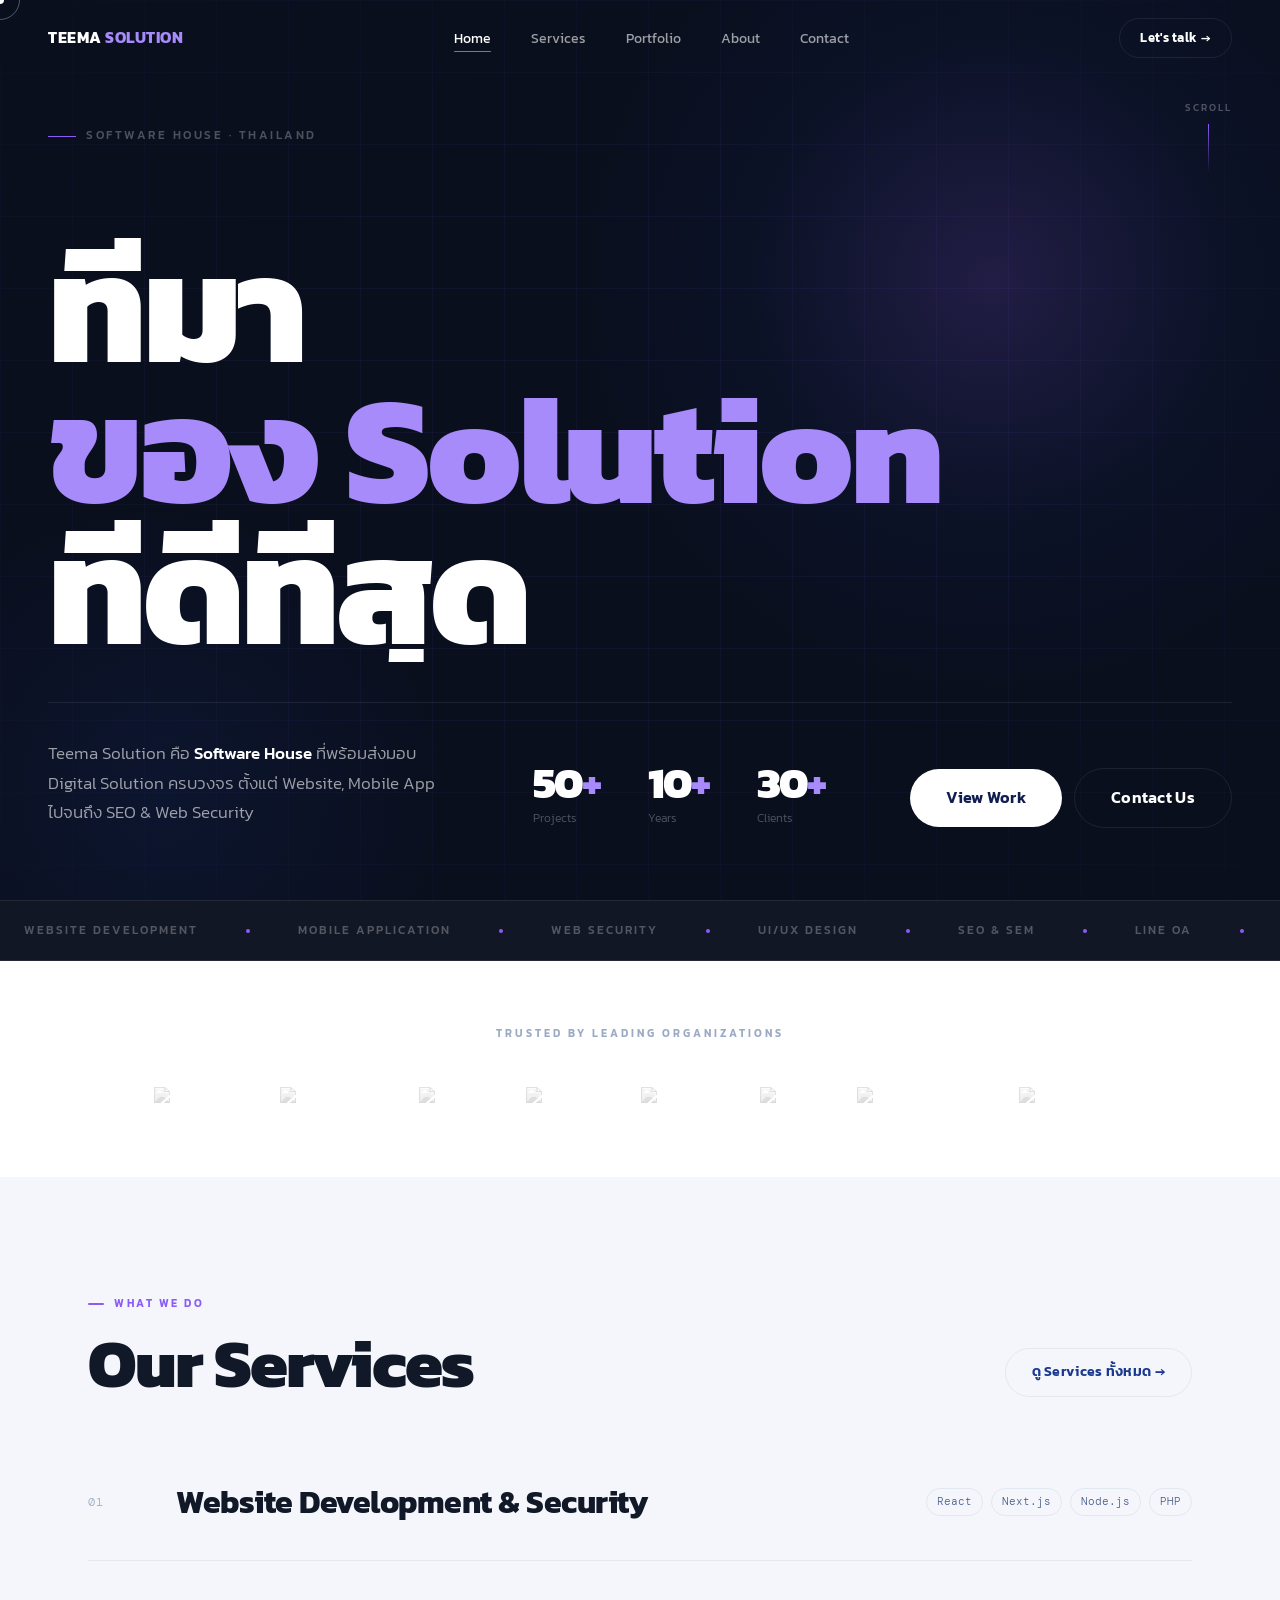
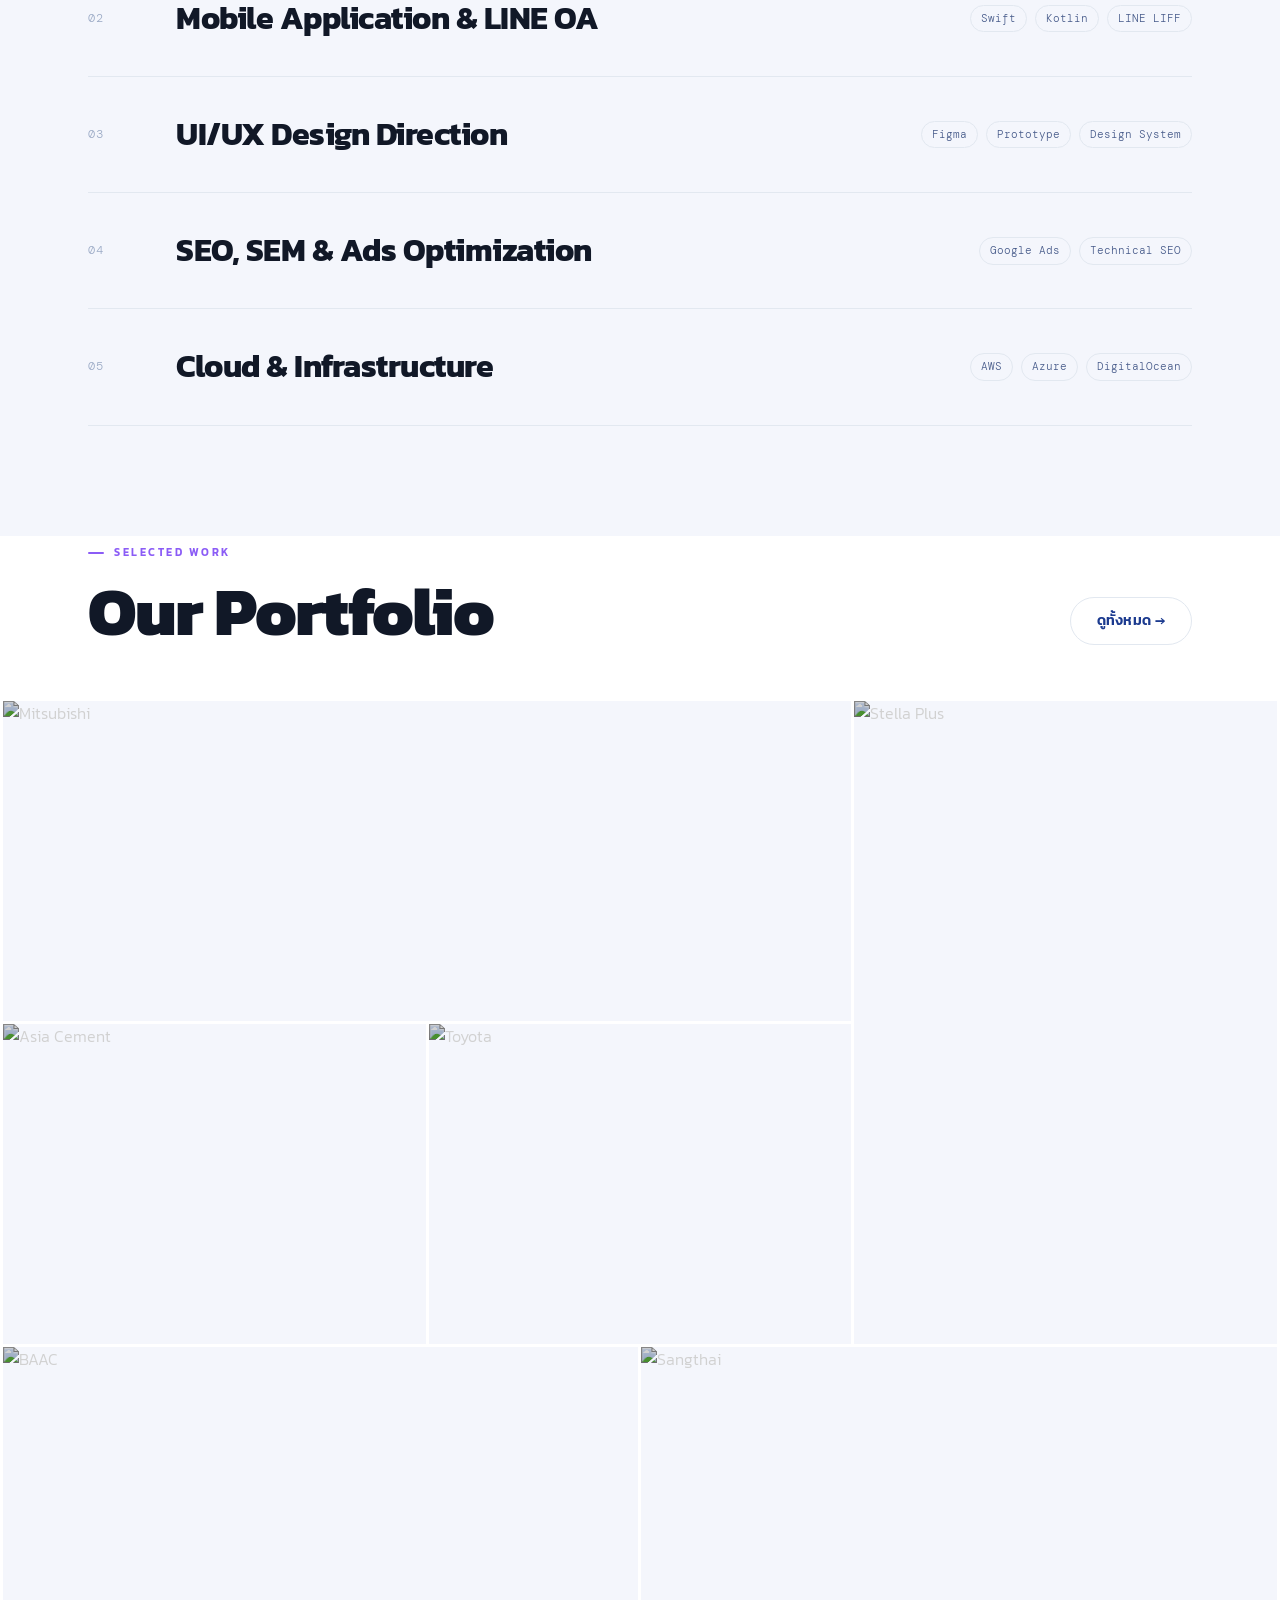
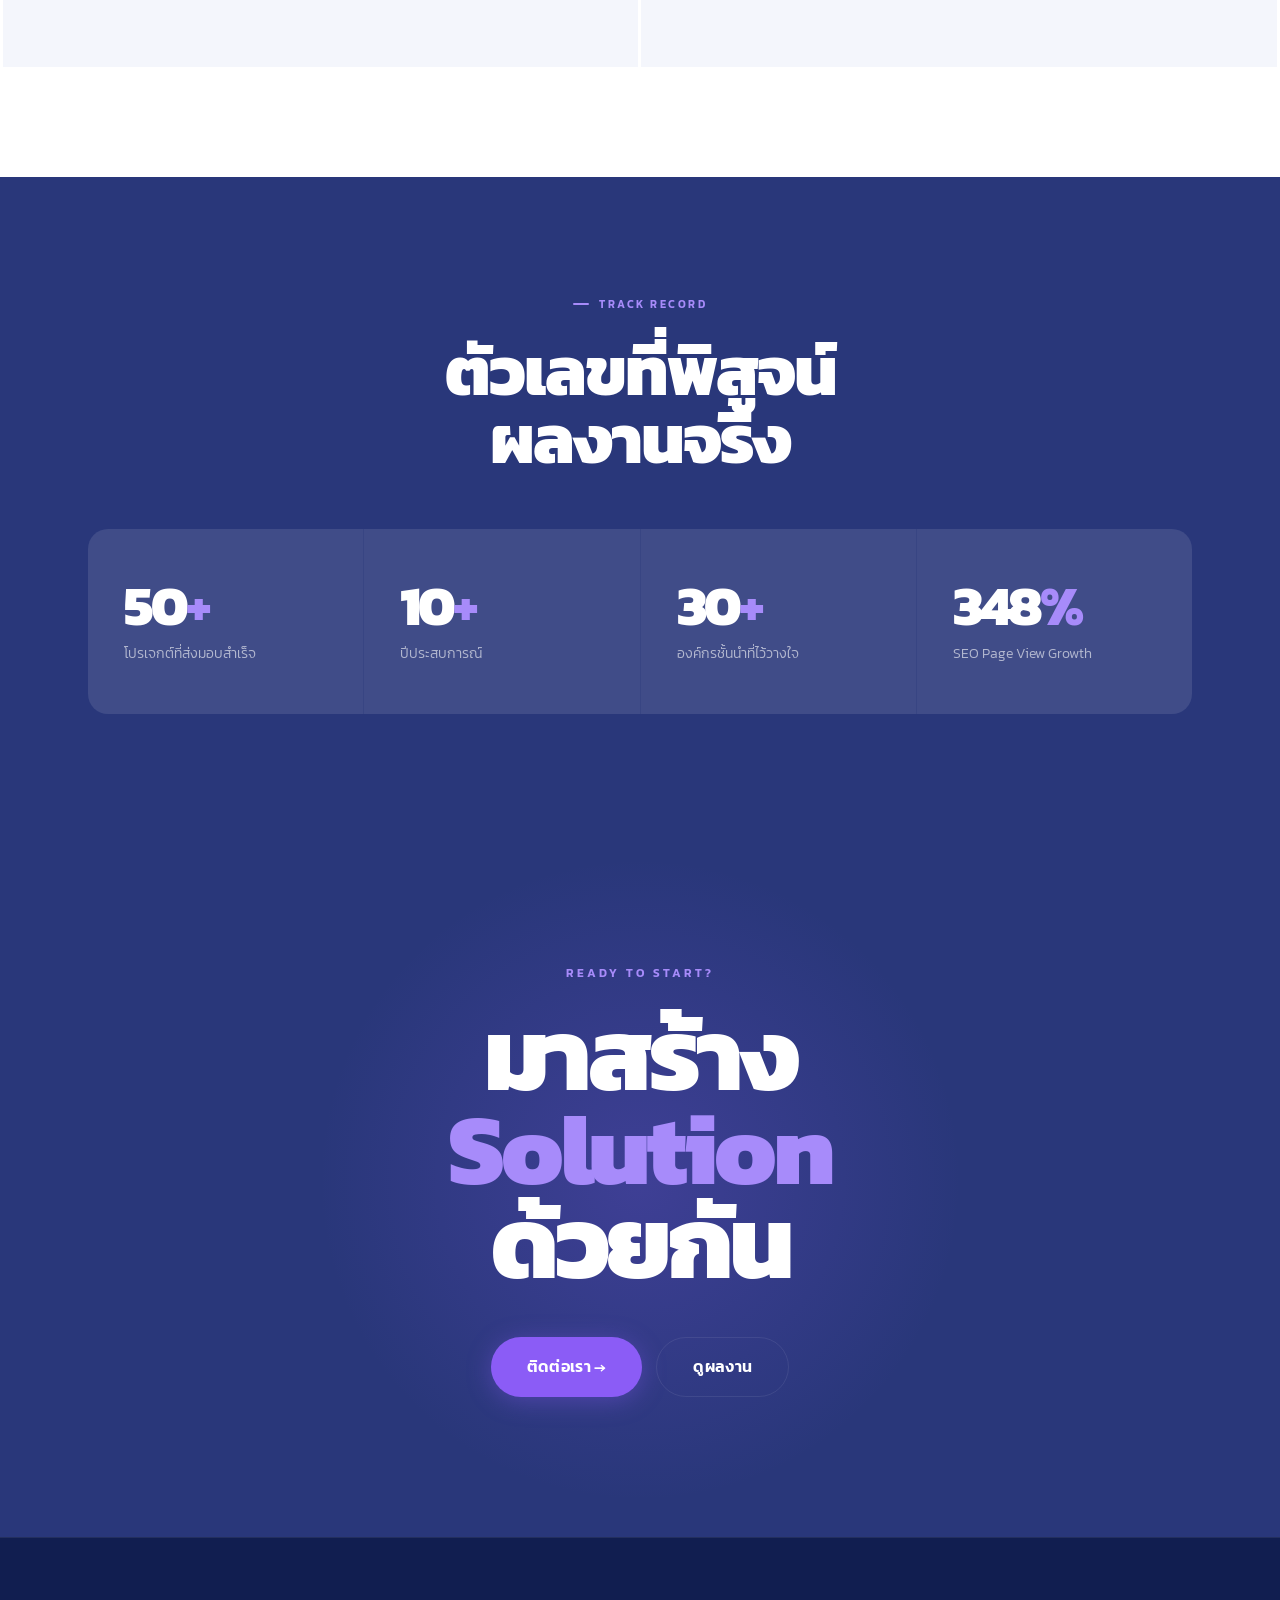
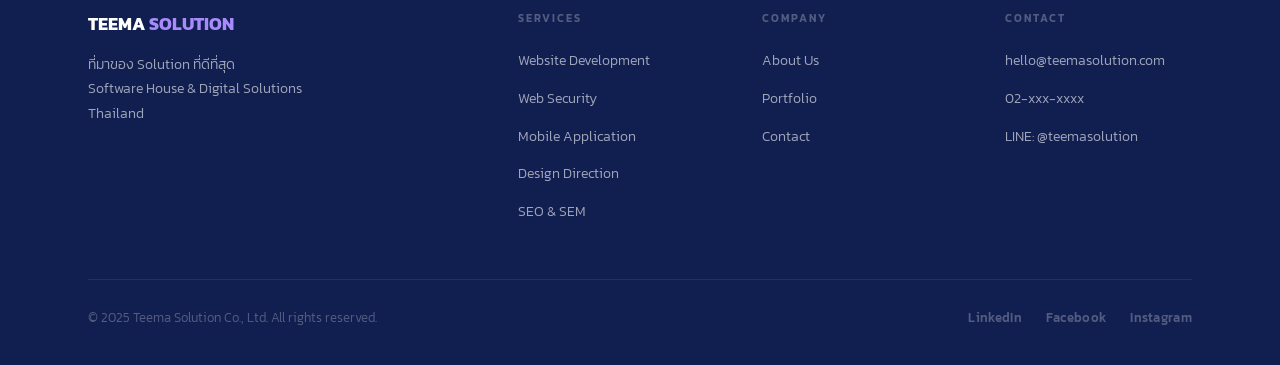
==== commit 505ba925: "Add files via upload" ====
--- a/index.html
+++ b/index.html
@@ -1,379 +1,395 @@
 <!DOCTYPE html>
 <html lang="th">
 <head>
-  <meta charset="UTF-8" />
-  <meta name="viewport" content="width=device-width, initial-scale=1.0" />
-  <title>Teema Solution — Software House & Digital Solutions</title>
-  <meta name="description" content="ที่มาของ Solution ดีๆ ที่คุณต้องการ" />
-  <link rel="stylesheet" href="styles.css" />
+  <meta charset="UTF-8"/>
+  <meta name="viewport" content="width=device-width, initial-scale=1.0"/>
+  <title>Teema Solution — Software House Thailand</title>
+  <link rel="stylesheet" href="styles.css"/>
 </head>
 <body>
 
-  <!-- CUSTOM CURSOR -->
-  <div class="cursor" id="cursor">
-    <div class="cursor__dot" id="cursorDot"></div>
-    <div class="cursor__ring" id="cursorRing"></div>
-  </div>
-
-  <!-- ════════════ NAV ════════════ -->
-  <nav class="nav" id="mainNav">
-    <div class="nav__logo-text">TEEMA <span>SOLUTION</span></div>
-    <ul class="nav__links">
-      <li><a href="index.html" class="active">Home</a></li>
-      <li><a href="services.html">Services</a></li>
-      <li><a href="portfolio.html">Portfolio</a></li>
-      <li><a href="about.html">About</a></li>
-      <li><a href="contact.html">Contact</a></li>
-    </ul>
-    <div class="nav__cta">
-      <a href="contact.html" class="btn btn--ghost btn--sm">Let's talk →</a>
-    </div>
-    <div class="nav__hamburger" id="hamburger">
-      <span></span><span></span><span></span>
-    </div>
-  </nav>
-
-  <!-- ════════════ HERO ════════════ -->
-  <section class="hero">
-    <div class="hero__grid"></div>
-    <div class="hero__orb"></div>
-    <div class="hero__orb hero__orb--2"></div>
-
-    <div class="hero__top-bar">
-      <div class="hero__top-tag">Software House · Thailand</div>
-      <div class="hero__scroll-hint">Scroll</div>
-    </div>
-
-    <div class="hero__title-wrap">
-      <h1 class="hero__title">
-        <span class="line"><span class="word">ที่มา</span></span>
-        <span class="line"><span class="word word--blue">ของ Solution</span></span>
-        <span class="line"><span class="word">ที่ดีที่สุด</span></span>
-      </h1>
-    </div>
-
-    <div class="hero__bottom">
-      <p class="hero__desc">
-        Teema Solution คือ <strong>Software House</strong> ที่พร้อมส่งมอบ
-        Digital Solution ครบวงจร ตั้งแต่ Website, Mobile App
-        ไปจนถึง SEO & Web Security
-      </p>
-      <div class="hero__stats">
-        <div class="hero__stat">
-          <div class="hero__stat-num">50<span>+</span></div>
-          <div class="hero__stat-label">Projects</div>
-        </div>
-        <div class="hero__stat">
-          <div class="hero__stat-num">10<span>+</span></div>
-          <div class="hero__stat-label">Years</div>
-        </div>
-        <div class="hero__stat">
-          <div class="hero__stat-num">30<span>+</span></div>
-          <div class="hero__stat-label">Clients</div>
-        </div>
-      </div>
-      <div class="hero__actions">
-        <a href="portfolio.html" class="btn btn--primary">View Work</a>
-        <a href="contact.html" class="btn btn--ghost">Contact Us</a>
-      </div>
-    </div>
-  </section>
-
-  <!-- ════════════ MARQUEE ════════════ -->
-  <div class="marquee">
-    <div class="marquee__track">
-      <!-- Repeated twice for seamless loop -->
-      <div class="marquee__item">Website Development <span class="marquee__dot"></span></div>
-      <div class="marquee__item">Mobile Application <span class="marquee__dot"></span></div>
-      <div class="marquee__item">Web Security <span class="marquee__dot"></span></div>
-      <div class="marquee__item">UI/UX Design <span class="marquee__dot"></span></div>
-      <div class="marquee__item">SEO & SEM <span class="marquee__dot"></span></div>
-      <div class="marquee__item">LINE OA <span class="marquee__dot"></span></div>
-      <div class="marquee__item">Cloud Infrastructure <span class="marquee__dot"></span></div>
-      <div class="marquee__item">Website Development <span class="marquee__dot"></span></div>
-      <div class="marquee__item">Mobile Application <span class="marquee__dot"></span></div>
-      <div class="marquee__item">Web Security <span class="marquee__dot"></span></div>
-      <div class="marquee__item">UI/UX Design <span class="marquee__dot"></span></div>
-      <div class="marquee__item">SEO & SEM <span class="marquee__dot"></span></div>
-      <div class="marquee__item">LINE OA <span class="marquee__dot"></span></div>
-      <div class="marquee__item">Cloud Infrastructure <span class="marquee__dot"></span></div>
-    </div>
-  </div>
-
-  <!-- ════════════ SERVICES ════════════ -->
-  <section class="services">
-    <div class="container">
-      <div class="services__header">
-        <div>
-          <span class="section-label reveal">What We Do</span>
-          <h2 class="section-title reveal reveal-delay-1">Our Services</h2>
-        </div>
-        <a href="services.html" class="btn btn--ghost reveal">See all services →</a>
-      </div>
-      <div class="services__list">
-        <div class="service-row reveal">
-          <span class="service-row__num">01</span>
-          <span class="service-row__title">Website Development & Security</span>
-          <div class="service-row__tags">
-            <span class="tag">React</span>
-            <span class="tag">Next.js</span>
-            <span class="tag">Node.js</span>
-            <span class="tag">PHP</span>
-          </div>
-        </div>
-        <div class="service-row reveal reveal-delay-1">
-          <span class="service-row__num">02</span>
-          <span class="service-row__title">Mobile Application & LINE OA</span>
-          <div class="service-row__tags">
-            <span class="tag">Swift</span>
-            <span class="tag">Kotlin</span>
-            <span class="tag">LINE LIFF</span>
-          </div>
-        </div>
-        <div class="service-row reveal reveal-delay-2">
-          <span class="service-row__num">03</span>
-          <span class="service-row__title">UI/UX Design Direction</span>
-          <div class="service-row__tags">
-            <span class="tag">Figma</span>
-            <span class="tag">Prototype</span>
-            <span class="tag">Design System</span>
-          </div>
-        </div>
-        <div class="service-row reveal reveal-delay-3">
-          <span class="service-row__num">04</span>
-          <span class="service-row__title">SEO, SEM & Ads Optimization</span>
-          <div class="service-row__tags">
-            <span class="tag">Google Ads</span>
-            <span class="tag">Technical SEO</span>
-            <span class="tag">Analytics</span>
-          </div>
-        </div>
-        <div class="service-row reveal reveal-delay-4">
-          <span class="service-row__num">05</span>
-          <span class="service-row__title">Cloud & Infrastructure</span>
-          <div class="service-row__tags">
-            <span class="tag">AWS</span>
-            <span class="tag">Azure</span>
-            <span class="tag">DigitalOcean</span>
-          </div>
-        </div>
-      </div>
-    </div>
-  </section>
-
-  <!-- ════════════ PORTFOLIO ════════════ -->
-  <section class="portfolio" style="padding-top:0;">
-    <div class="container">
-      <div style="display:flex;justify-content:space-between;align-items:flex-end;margin-bottom:64px;" class="reveal">
-        <div>
-          <span class="section-label">Selected Work</span>
-          <h2 class="section-title">Our Portfolio</h2>
-        </div>
-        <a href="portfolio.html" class="btn btn--ghost">All projects →</a>
-      </div>
-    </div>
-    <div style="padding:0 40px;">
-      <div class="portfolio__grid">
-
-        <!-- Wide: Mitsubishi -->
-        <div class="portfolio-card portfolio-card--wide reveal">
-          <img src="assets/portfolio/mitsubishi.jpg" alt="Mitsubishi" />
-          <div class="portfolio-card__overlay">
-            <div class="portfolio-card__num">001</div>
-            <div class="portfolio-card__client">Mitsubishi Electric</div>
-            <div class="portfolio-card__title">Product Information Website<br/>& Interactive Air Quality</div>
-          </div>
-          <div class="portfolio-card__arrow">↗</div>
-        </div>
-
-        <!-- Asia Cement -->
-        <div class="portfolio-card reveal">
-          <img src="assets/portfolio/asiacem.jpg" alt="Asia Cement" />
-          <div class="portfolio-card__overlay">
-            <div class="portfolio-card__num">002</div>
-            <div class="portfolio-card__client">Asia Cement</div>
-            <div class="portfolio-card__title">RMC e-Commerce B2B & B2C Platform</div>
-          </div>
-          <div class="portfolio-card__arrow">↗</div>
-        </div>
-
-        <!-- Stella Plus -->
-        <div class="portfolio-card reveal reveal-delay-1">
-          <img src="assets/portfolio/stellaplus.jpg" alt="Stella Plus" />
-          <div class="portfolio-card__overlay">
-            <div class="portfolio-card__num">003</div>
-            <div class="portfolio-card__client">Stella Plus (Startup)</div>
-            <div class="portfolio-card__title">eSarabun & eHR SaaS System</div>
-          </div>
-          <div class="portfolio-card__arrow">↗</div>
-        </div>
-
-        <!-- Wide: Sangthai SEO -->
-        <div class="portfolio-card portfolio-card--wide reveal">
-          <img src="assets/portfolio/sangthai.jpg" alt="Sangthai" />
-          <div class="portfolio-card__overlay">
-            <div class="portfolio-card__num">004</div>
-            <div class="portfolio-card__client">Sangthai Metalsheet</div>
-            <div class="portfolio-card__title">SEO Strategy — +348% Page Views<br/>82K → 367K in One Year</div>
-          </div>
-          <div class="portfolio-card__arrow">↗</div>
-        </div>
-
-        <!-- Toyota -->
-        <div class="portfolio-card reveal">
-          <img src="assets/portfolio/toyota.jpg" alt="Toyota" />
-          <div class="portfolio-card__overlay">
-            <div class="portfolio-card__num">005</div>
-            <div class="portfolio-card__client">Toyota Thailand</div>
-            <div class="portfolio-card__title">Road Safety LINE Web App</div>
-          </div>
-          <div class="portfolio-card__arrow">↗</div>
-        </div>
-
-        <!-- BAAC -->
-        <div class="portfolio-card reveal reveal-delay-1">
-          <img src="assets/portfolio/baac.jpg" alt="BAAC" />
-          <div class="portfolio-card__overlay">
-            <div class="portfolio-card__num">006</div>
-            <div class="portfolio-card__client">BAAC (ธ.ก.ส.)</div>
-            <div class="portfolio-card__title">Product Information Website & Microsite</div>
-          </div>
-          <div class="portfolio-card__arrow">↗</div>
-        </div>
-
-      </div>
-    </div>
-  </section>
-
-  <!-- ════════════ CLIENTS ════════════ -->
-  <section class="clients">
-    <div class="container">
-      <p class="clients__label">Trusted by leading organizations</p>
-      <div class="clients__logos">
-        <img src="assets/clients/betagro.png"    alt="Betagro"         class="clients__logo" />
-        <img src="assets/clients/mitsubishi.png" alt="Mitsubishi"      class="clients__logo" />
-        <img src="assets/clients/baac.png"       alt="BAAC"            class="clients__logo" />
-        <img src="assets/clients/omron.png"      alt="OMRON"           class="clients__logo" />
-        <img src="assets/clients/pttgc.png"      alt="PTT GC"          class="clients__logo" />
-        <img src="assets/clients/toyota.png"     alt="Toyota"          class="clients__logo" />
-        <img src="assets/clients/airasia.png"    alt="Thai AirAsia"    class="clients__logo" />
-        <img src="assets/clients/scb.png"        alt="SCB"             class="clients__logo" />
-        <img src="assets/clients/novonordisk.png"alt="Novo Nordisk"    class="clients__logo" />
-        <img src="assets/clients/asiacem.png"    alt="Asia Cement"     class="clients__logo" />
-      </div>
-    </div>
-  </section>
-
-  <!-- ════════════ CTA ════════════ -->
-  <section class="cta-banner">
-    <div class="cta-banner__orb"></div>
-    <div class="container" style="position:relative;z-index:2;">
-      <p class="cta-banner__label">Ready to start?</p>
-      <h2 class="cta-banner__title reveal">
-        มาสร้าง<br/>
-        Solution<br/>
-        ด้วยกัน
+<!-- CURSOR -->
+<div class="cursor" id="cursor">
+  <div class="cursor__dot" id="cDot"></div>
+  <div class="cursor__ring" id="cRing"></div>
+</div>
+
+<!-- ══ NAV ══ -->
+<nav class="nav" id="nav">
+  <div class="nav__logo">
+    <img src="assets/logo.png" class="nav__logo-img" alt="Teema Solution" onerror="this.style.display='none'"/>
+    <span class="nav__logo-text">TEEMA <span>SOLUTION</span></span>
+  </div>
+  <ul class="nav__links">
+    <li><a href="index.html" class="active">Home</a></li>
+    <li><a href="services.html">Services</a></li>
+    <li><a href="portfolio.html">Portfolio</a></li>
+    <li><a href="about.html">About</a></li>
+    <li><a href="contact.html">Contact</a></li>
+  </ul>
+  <div class="nav__cta">
+    <a href="contact.html" class="btn btn--ghost-w btn--sm">Let's talk →</a>
+  </div>
+  <div class="nav__hamburger" id="hamburger">
+    <span></span><span></span><span></span>
+  </div>
+</nav>
+
+<!-- ══ HERO — Dark, Full Screen ══ -->
+<section class="hero" id="hero">
+  <div class="hero__grid"></div>
+  <div class="hero__orb"></div>
+  <div class="hero__orb hero__orb--2"></div>
+
+  <div class="hero__topbar">
+    <div class="hero__badge">Software House · Thailand</div>
+    <div class="hero__scroll">
+      Scroll
+      <div class="hero__scroll-line"></div>
+    </div>
+  </div>
+
+  <h1 class="hero__title">
+    <span class="line-1">
+      <span class="word"><span class="word-inner">ที่มา</span></span>
+    </span><br/>
+    <span class="line-2">
+      <span class="word"><span class="word-inner accent">ของ Solution</span></span>
+    </span><br/>
+    <span class="line-3">
+      <span class="word"><span class="word-inner">ที่ดีที่สุด</span></span>
+    </span>
+  </h1>
+
+  <div class="hero__bottom">
+    <p class="hero__desc">
+      Teema Solution คือ <strong>Software House</strong> ที่พร้อมส่งมอบ
+      Digital Solution ครบวงจร ตั้งแต่ Website, Mobile App
+      ไปจนถึง SEO & Web Security
+    </p>
+    <div class="hero__stats">
+      <div>
+        <div class="hero__stat-num">50<span>+</span></div>
+        <div class="hero__stat-label">Projects</div>
+      </div>
+      <div>
+        <div class="hero__stat-num">10<span>+</span></div>
+        <div class="hero__stat-label">Years</div>
+      </div>
+      <div>
+        <div class="hero__stat-num">30<span>+</span></div>
+        <div class="hero__stat-label">Clients</div>
+      </div>
+    </div>
+    <div class="hero__actions">
+      <a href="portfolio.html" class="btn btn--primary btn--lg">View Work</a>
+      <a href="contact.html" class="btn btn--ghost-w btn--lg">Contact Us</a>
+    </div>
+  </div>
+</section>
+
+<!-- ══ MARQUEE ══ -->
+<div class="marquee">
+  <div class="marquee__track">
+    <div class="marquee__item">Website Development <span class="marquee__dot"></span></div>
+    <div class="marquee__item">Mobile Application <span class="marquee__dot"></span></div>
+    <div class="marquee__item">Web Security <span class="marquee__dot"></span></div>
+    <div class="marquee__item">UI/UX Design <span class="marquee__dot"></span></div>
+    <div class="marquee__item">SEO & SEM <span class="marquee__dot"></span></div>
+    <div class="marquee__item">LINE OA <span class="marquee__dot"></span></div>
+    <div class="marquee__item">Cloud Infrastructure <span class="marquee__dot"></span></div>
+    <div class="marquee__item">Website Development <span class="marquee__dot"></span></div>
+    <div class="marquee__item">Mobile Application <span class="marquee__dot"></span></div>
+    <div class="marquee__item">Web Security <span class="marquee__dot"></span></div>
+    <div class="marquee__item">UI/UX Design <span class="marquee__dot"></span></div>
+    <div class="marquee__item">SEO & SEM <span class="marquee__dot"></span></div>
+    <div class="marquee__item">LINE OA <span class="marquee__dot"></span></div>
+    <div class="marquee__item">Cloud Infrastructure <span class="marquee__dot"></span></div>
+  </div>
+</div>
+
+<!-- ══ CLIENTS — White Section ══ -->
+<section class="section-white" style="padding:64px 0;">
+  <div class="container">
+    <p style="text-align:center;font-size:11px;font-weight:600;letter-spacing:3px;text-transform:uppercase;color:var(--td);margin-bottom:44px;">
+      Trusted by leading organizations
+    </p>
+    <div style="display:flex;align-items:center;justify-content:center;flex-wrap:wrap;gap:52px;">
+      <img src="assets/clients/betagro.png"     alt="Betagro"      style="height:26px;opacity:.3;filter:grayscale(1);transition:.3s;" onmouseover="this.style.opacity='.7';this.style.filter='grayscale(0)'" onmouseout="this.style.opacity='.3';this.style.filter='grayscale(1)'"/>
+      <img src="assets/clients/mitsubishi.png"  alt="Mitsubishi"   style="height:26px;opacity:.3;filter:grayscale(1);transition:.3s;" onmouseover="this.style.opacity='.7';this.style.filter='grayscale(0)'" onmouseout="this.style.opacity='.3';this.style.filter='grayscale(1)'"/>
+      <img src="assets/clients/baac.png"        alt="BAAC"         style="height:26px;opacity:.3;filter:grayscale(1);transition:.3s;" onmouseover="this.style.opacity='.7';this.style.filter='grayscale(0)'" onmouseout="this.style.opacity='.3';this.style.filter='grayscale(1)'"/>
+      <img src="assets/clients/toyota.png"      alt="Toyota"       style="height:26px;opacity:.3;filter:grayscale(1);transition:.3s;" onmouseover="this.style.opacity='.7';this.style.filter='grayscale(0)'" onmouseout="this.style.opacity='.3';this.style.filter='grayscale(1)'"/>
+      <img src="assets/clients/pttgc.png"       alt="PTT GC"       style="height:26px;opacity:.3;filter:grayscale(1);transition:.3s;" onmouseover="this.style.opacity='.7';this.style.filter='grayscale(0)'" onmouseout="this.style.opacity='.3';this.style.filter='grayscale(1)'"/>
+      <img src="assets/clients/scb.png"         alt="SCB"          style="height:26px;opacity:.3;filter:grayscale(1);transition:.3s;" onmouseover="this.style.opacity='.7';this.style.filter='grayscale(0)'" onmouseout="this.style.opacity='.3';this.style.filter='grayscale(1)'"/>
+      <img src="assets/clients/novonordisk.png" alt="Novo Nordisk" style="height:26px;opacity:.3;filter:grayscale(1);transition:.3s;" onmouseover="this.style.opacity='.7';this.style.filter='grayscale(0)'" onmouseout="this.style.opacity='.3';this.style.filter='grayscale(1)'"/>
+      <img src="assets/clients/asiacem.png"     alt="Asia Cement"  style="height:26px;opacity:.3;filter:grayscale(1);transition:.3s;" onmouseover="this.style.opacity='.7';this.style.filter='grayscale(0)'" onmouseout="this.style.opacity='.3';this.style.filter='grayscale(1)'"/>
+    </div>
+  </div>
+</section>
+
+<!-- ══ SERVICES — White Section, Row List ══ -->
+<section class="section-off" id="services">
+  <div class="container">
+    <div class="services__header">
+      <div class="reveal">
+        <span class="section-label">What We Do</span>
+        <h2 class="section-title">Our Services</h2>
+      </div>
+      <a href="services.html" class="btn btn--ghost reveal">ดู Services ทั้งหมด →</a>
+    </div>
+    <div class="services__list">
+      <div class="service-row reveal">
+        <span class="service-row__num">01</span>
+        <span class="service-row__title">Website Development & Security</span>
+        <div class="service-row__tags">
+          <span class="tag">React</span><span class="tag">Next.js</span>
+          <span class="tag">Node.js</span><span class="tag">PHP</span>
+        </div>
+      </div>
+      <div class="service-row reveal d1">
+        <span class="service-row__num">02</span>
+        <span class="service-row__title">Mobile Application & LINE OA</span>
+        <div class="service-row__tags">
+          <span class="tag">Swift</span><span class="tag">Kotlin</span>
+          <span class="tag">LINE LIFF</span>
+        </div>
+      </div>
+      <div class="service-row reveal d2">
+        <span class="service-row__num">03</span>
+        <span class="service-row__title">UI/UX Design Direction</span>
+        <div class="service-row__tags">
+          <span class="tag">Figma</span><span class="tag">Prototype</span>
+          <span class="tag">Design System</span>
+        </div>
+      </div>
+      <div class="service-row reveal d3">
+        <span class="service-row__num">04</span>
+        <span class="service-row__title">SEO, SEM & Ads Optimization</span>
+        <div class="service-row__tags">
+          <span class="tag">Google Ads</span><span class="tag">Technical SEO</span>
+        </div>
+      </div>
+      <div class="service-row reveal d4">
+        <span class="service-row__num">05</span>
+        <span class="service-row__title">Cloud & Infrastructure</span>
+        <div class="service-row__tags">
+          <span class="tag">AWS</span><span class="tag">Azure</span>
+          <span class="tag">DigitalOcean</span>
+        </div>
+      </div>
+    </div>
+  </div>
+</section>
+
+<!-- ══ PORTFOLIO — White, Bleed Grid ══ -->
+<section class="section-white" style="padding-top:0;">
+  <div class="container" style="margin-bottom:40px;">
+    <div style="display:flex;justify-content:space-between;align-items:flex-end;" class="reveal">
+      <div>
+        <span class="section-label">Selected Work</span>
+        <h2 class="section-title">Our Portfolio</h2>
+      </div>
+      <a href="portfolio.html" class="btn btn--ghost">ดูทั้งหมด →</a>
+    </div>
+  </div>
+  <!-- Full-width bleed grid (no container) -->
+  <div class="portfolio-grid" style="padding:0 3px;">
+    <div class="pcard pcard--w8 reveal">
+      <img src="assets/portfolio/mitsubishi.jpg" alt="Mitsubishi"/>
+      <div class="pcard__overlay">
+        <div class="pcard__client">Mitsubishi Electric</div>
+        <div class="pcard__title">Product Information Website &amp; Interactive Air Quality</div>
+        <span class="pcard__type">Website Development</span>
+      </div>
+      <div class="pcard__arrow">↗</div>
+    </div>
+    <div class="pcard pcard--w4 pcard--tall reveal d1">
+      <img src="assets/portfolio/stellaplus.jpg" alt="Stella Plus"/>
+      <div class="pcard__overlay">
+        <div class="pcard__client">Stella Plus (Startup)</div>
+        <div class="pcard__title">eSarabun & eHR SaaS System</div>
+        <span class="pcard__type">Web App</span>
+      </div>
+      <div class="pcard__arrow">↗</div>
+    </div>
+    <div class="pcard pcard--w4 reveal d2">
+      <img src="assets/portfolio/asiacem.jpg" alt="Asia Cement"/>
+      <div class="pcard__overlay">
+        <div class="pcard__client">Asia Cement</div>
+        <div class="pcard__title">RMC e-Commerce B2B & B2C</div>
+        <span class="pcard__type">Web App + Mobile</span>
+      </div>
+      <div class="pcard__arrow">↗</div>
+    </div>
+    <div class="pcard pcard--w4 reveal d3">
+      <img src="assets/portfolio/toyota.jpg" alt="Toyota"/>
+      <div class="pcard__overlay">
+        <div class="pcard__client">Toyota Thailand</div>
+        <div class="pcard__title">Road Safety LINE Web App</div>
+        <span class="pcard__type">LINE OA</span>
+      </div>
+      <div class="pcard__arrow">↗</div>
+    </div>
+    <div class="pcard pcard--w6 reveal">
+      <img src="assets/portfolio/baac.jpg" alt="BAAC"/>
+      <div class="pcard__overlay">
+        <div class="pcard__client">BAAC (ธ.ก.ส.)</div>
+        <div class="pcard__title">Product Information Website & Microsite</div>
+        <span class="pcard__type">Website Design</span>
+      </div>
+      <div class="pcard__arrow">↗</div>
+    </div>
+    <div class="pcard pcard--w6 reveal d1">
+      <img src="assets/portfolio/sangthai.jpg" alt="Sangthai"/>
+      <div class="pcard__overlay">
+        <div class="pcard__client">Sangthai Metalsheet</div>
+        <div class="pcard__title">SEO Strategy — +348% Page Views</div>
+        <span class="pcard__type">SEO & Content</span>
+      </div>
+      <div class="pcard__arrow">↗</div>
+    </div>
+  </div>
+</section>
+
+<!-- ══ STATS — Navy Section ══ -->
+<section class="section-navy-bg">
+  <div class="container">
+    <div class="tc reveal">
+      <span class="section-label section-label--w">Track Record</span>
+      <h2 class="section-title section-title--w" style="margin-top:8px;">
+        ตัวเลขที่พิสูจน์<br/>ผลงานจริง
       </h2>
-      <div class="cta-banner__actions reveal reveal-delay-1">
-        <a href="contact.html" class="btn btn--primary btn--lg">ติดต่อเรา →</a>
-        <a href="portfolio.html" class="btn btn--ghost btn--lg">ดูผลงาน</a>
-      </div>
-    </div>
-  </section>
-
-  <!-- ════════════ FOOTER ════════════ -->
-  <footer class="footer">
-    <div class="container">
-      <div class="footer__grid">
-        <div>
-          <div class="footer__brand-name">TEEMA <span>SOLUTION</span></div>
-          <p class="footer__brand-desc">
-            ที่มาของ Solution ที่ดีที่สุด<br/>
-            Software House & Digital Solutions Thailand
-          </p>
-        </div>
-        <div>
-          <p class="footer__col-title">Services</p>
-          <ul class="footer__links">
-            <li><a href="services.html#web">Website Development</a></li>
-            <li><a href="services.html#security">Web Security</a></li>
-            <li><a href="services.html#mobile">Mobile Application</a></li>
-            <li><a href="services.html#design">Design Direction</a></li>
-            <li><a href="services.html#seo">SEO & SEM</a></li>
-          </ul>
-        </div>
-        <div>
-          <p class="footer__col-title">Company</p>
-          <ul class="footer__links">
-            <li><a href="about.html">About Us</a></li>
-            <li><a href="portfolio.html">Portfolio</a></li>
-            <li><a href="contact.html">Contact</a></li>
-          </ul>
-        </div>
-        <div>
-          <p class="footer__col-title">Contact</p>
-          <ul class="footer__links">
-            <li><a href="mailto:hello@teemasolution.com">hello@teemasolution.com</a></li>
-            <li><a href="#">02-xxx-xxxx</a></li>
-            <li><a href="#">LINE: @teemasolution</a></li>
-          </ul>
-        </div>
-      </div>
-      <div class="footer__bottom">
-        <p class="footer__copy">© 2025 Teema Solution Co., Ltd.</p>
-        <div class="footer__socials">
-          <a href="#" class="footer__social">LinkedIn</a>
-          <a href="#" class="footer__social">Facebook</a>
-          <a href="#" class="footer__social">Instagram</a>
-        </div>
-      </div>
-    </div>
-  </footer>
-
-  <script>
-    /* ── Custom Cursor ── */
-    const dot  = document.getElementById('cursorDot');
-    const ring = document.getElementById('cursorRing');
-    let mouseX = 0, mouseY = 0;
-    let ringX  = 0, ringY  = 0;
-
-    window.addEventListener('mousemove', e => {
-      mouseX = e.clientX; mouseY = e.clientY;
-      dot.style.left = mouseX + 'px';
-      dot.style.top  = mouseY + 'px';
-    });
-
-    function animateRing() {
-      ringX += (mouseX - ringX) * 0.12;
-      ringY += (mouseY - ringY) * 0.12;
-      ring.style.left = ringX + 'px';
-      ring.style.top  = ringY + 'px';
-      requestAnimationFrame(animateRing);
-    }
-    animateRing();
-
-    /* ── Sticky Nav ── */
-    const nav = document.getElementById('mainNav');
-    window.addEventListener('scroll', () => {
-      nav.classList.toggle('scrolled', window.scrollY > 60);
-    });
-
-    /* ── Hamburger ── */
-    document.getElementById('hamburger').addEventListener('click', () => {
-      const links = document.querySelector('.nav__links');
-      links.style.display = links.style.display === 'flex' ? 'none' : 'flex';
-    });
-
-    /* ── Scroll Reveal ── */
-    const observer = new IntersectionObserver((entries) => {
-      entries.forEach(entry => {
-        if (entry.isIntersecting) {
-          entry.target.classList.add('visible');
-        }
-      });
-    }, { threshold: 0.12 });
-
-    document.querySelectorAll('.reveal').forEach(el => observer.observe(el));
-  </script>
+    </div>
+    <div class="stats-wrap reveal d1">
+      <div class="stat-box">
+        <div class="stat-box__num">50<span>+</span></div>
+        <div class="stat-box__label">โปรเจกต์ที่ส่งมอบสำเร็จ</div>
+      </div>
+      <div class="stat-box">
+        <div class="stat-box__num">10<span>+</span></div>
+        <div class="stat-box__label">ปีประสบการณ์</div>
+      </div>
+      <div class="stat-box">
+        <div class="stat-box__num">30<span>+</span></div>
+        <div class="stat-box__label">องค์กรชั้นนำที่ไว้วางใจ</div>
+      </div>
+      <div class="stat-box">
+        <div class="stat-box__num">348<span>%</span></div>
+        <div class="stat-box__label">SEO Page View Growth</div>
+      </div>
+    </div>
+  </div>
+</section>
+
+<!-- ══ CTA — Navy BG, Big Type ══ -->
+<section class="cta">
+  <div class="cta__orb"></div>
+  <div class="container" style="position:relative;z-index:2;">
+    <p class="cta__pretitle">Ready to start?</p>
+    <h2 class="cta__title reveal">
+      มาสร้าง<br/>
+      <span>Solution</span><br/>
+      ด้วยกัน
+    </h2>
+    <div class="cta__actions reveal d1">
+      <a href="contact.html" class="btn btn--purple btn--lg">ติดต่อเรา →</a>
+      <a href="portfolio.html" class="btn btn--ghost-w btn--lg">ดูผลงาน</a>
+    </div>
+  </div>
+</section>
+
+<!-- ══ FOOTER ══ -->
+<footer class="footer">
+  <div class="container">
+    <div class="footer__grid">
+      <div>
+        <div class="footer__brand">TEEMA <span>SOLUTION</span></div>
+        <p class="footer__desc">ที่มาของ Solution ที่ดีที่สุด<br/>Software House & Digital Solutions Thailand</p>
+      </div>
+      <div>
+        <p class="footer__col-title">Services</p>
+        <ul class="footer__links">
+          <li><a href="services.html">Website Development</a></li>
+          <li><a href="services.html">Web Security</a></li>
+          <li><a href="services.html">Mobile Application</a></li>
+          <li><a href="services.html">Design Direction</a></li>
+          <li><a href="services.html">SEO & SEM</a></li>
+        </ul>
+      </div>
+      <div>
+        <p class="footer__col-title">Company</p>
+        <ul class="footer__links">
+          <li><a href="about.html">About Us</a></li>
+          <li><a href="portfolio.html">Portfolio</a></li>
+          <li><a href="contact.html">Contact</a></li>
+        </ul>
+      </div>
+      <div>
+        <p class="footer__col-title">Contact</p>
+        <ul class="footer__links">
+          <li><a href="mailto:hello@teemasolution.com">hello@teemasolution.com</a></li>
+          <li><a href="#">02-xxx-xxxx</a></li>
+          <li><a href="#">LINE: @teemasolution</a></li>
+        </ul>
+      </div>
+    </div>
+    <div class="footer__bottom">
+      <p class="footer__copy">© 2025 Teema Solution Co., Ltd. All rights reserved.</p>
+      <div class="footer__socials">
+        <a href="#" class="footer__social">LinkedIn</a>
+        <a href="#" class="footer__social">Facebook</a>
+        <a href="#" class="footer__social">Instagram</a>
+      </div>
+    </div>
+  </div>
+</footer>
+
+<script>
+/* ── Custom Cursor ── */
+const dot  = document.getElementById('cDot');
+const ring = document.getElementById('cRing');
+const cur  = document.getElementById('cursor');
+let mx=0,my=0,rx=0,ry=0;
+
+window.addEventListener('mousemove', e => {
+  mx=e.clientX; my=e.clientY;
+  dot.style.left=mx+'px'; dot.style.top=my+'px';
+  // Detect light section under cursor
+  const el = document.elementFromPoint(mx,my);
+  const inLight = el && el.closest('.section-white,.section-off');
+  cur.classList.toggle('cursor--light', !!inLight);
+});
+document.querySelectorAll('a,button').forEach(el=>{
+  el.addEventListener('mouseenter',()=>cur.classList.add('cursor--hover'));
+  el.addEventListener('mouseleave',()=>cur.classList.remove('cursor--hover'));
+});
+(function animRing(){
+  rx+=(mx-rx)*.1; ry+=(my-ry)*.1;
+  ring.style.left=rx+'px'; ring.style.top=ry+'px';
+  requestAnimationFrame(animRing);
+})();
+
+/* ── Nav scroll ── */
+const nav = document.getElementById('nav');
+window.addEventListener('scroll', ()=>{
+  const y = window.scrollY;
+  nav.classList.toggle('scrolled', y>60);
+  // Switch to light nav when over white sections
+  const heroH = document.getElementById('hero').offsetHeight;
+  nav.classList.toggle('light', y > heroH - 20);
+});
+
+/* ── Hamburger ── */
+document.getElementById('hamburger').addEventListener('click',()=>{
+  const l=document.querySelector('.nav__links');
+  l.style.display=l.style.display==='flex'?'none':'flex';
+});
+
+/* ── Scroll Reveal ── */
+const obs = new IntersectionObserver(entries=>{
+  entries.forEach(e=>{ if(e.isIntersecting) e.target.classList.add('visible'); });
+},{threshold:0.1});
+document.querySelectorAll('.reveal').forEach(el=>obs.observe(el));
+</script>
 </body>
 </html>
--- a/styles.css
+++ b/styles.css
@@ -1,995 +1,606 @@
 /* ============================================
-   TEEMA SOLUTION — Cuberto-inspired Stylesheet
-   Dark, Bold, Cinematic, Premium Agency
-   Font: Syne (Display) + DM Sans (Body)
-   ============================================ */
-
-@import url('https://fonts.googleapis.com/css2?family=Syne:wght@400;500;600;700;800&family=DM+Sans:ital,opsz,wght@0,9..40,300;0,9..40,400;0,9..40,500;0,9..40,600;1,9..40,300&family=DM+Mono:wght@400;500&display=swap');
-
-/* ── Variables ── */
+   TEEMA SOLUTION — Cuberto Style
+   CI locked: Navy #1B3A8F · Purple #8B5CF6
+   Font: Kanit
+   Dark hero → White sections → Navy CTA
+   ============================================ */
+@import url('https://fonts.googleapis.com/css2?family=Kanit:wght@200;300;400;500;600;700;800&family=DM+Mono:wght@400;500&display=swap');
+
 :root {
-  --bg:          #080C14;
-  --bg-1:        #0D1220;
-  --bg-2:        #111828;
-  --bg-card:     #131A2A;
-  --navy:        #0D1B4B;
-  --electric:    #2563EB;
-  --electric-lt: #4F84F7;
-  --electric-glow: rgba(37,99,235,0.25);
-  --white:       #FFFFFF;
-  --off-white:   #F0F2F8;
-  --gray-dim:    rgba(255,255,255,0.12);
-  --gray-mid:    rgba(255,255,255,0.35);
-  --gray-text:   rgba(255,255,255,0.55);
-  --border:      rgba(255,255,255,0.07);
-  --border-blue: rgba(37,99,235,0.3);
-  --amber:       #F59E0B;
-  --green:       #10B981;
-
-  --font-display: 'Syne', sans-serif;
-  --font-body:    'DM Sans', sans-serif;
-  --font-mono:    'DM Mono', monospace;
-
-  --radius-sm:   6px;
-  --radius-md:   14px;
-  --radius-lg:   24px;
-  --radius-xl:   40px;
-  --transition:  0.4s cubic-bezier(0.16, 1, 0.3, 1);
-  --transition-fast: 0.2s cubic-bezier(0.16, 1, 0.3, 1);
+  /* CI Colors */
+  --navy:         #1B3A8F;
+  --navy-dark:    #29377A;
+  --navy-deeper:  #111E50;
+  --purple:       #8B5CF6;
+  --purple-lt:    #A78BFA;
+  --purple-dim:   #F5F3FF;
+  --purple-mid:   rgba(139,92,246,0.15);
+
+  /* BG */
+  --bg-dark:      #0A0F1E;   /* Hero = near-black navy */
+  --bg-navy:      #29377A;   /* Navy sections */
+  --bg-white:     #FFFFFF;
+  --bg-off:       #F4F6FC;
+
+  /* Text on Dark */
+  --tw:           #FFFFFF;
+  --tw-body:      rgba(255,255,255,0.60);
+  --tw-dim:       rgba(255,255,255,0.28);
+
+  /* Text on White */
+  --th:           #111827;
+  --tb:           #475B8A;
+  --td:           #9BAAC5;
+
+  /* Borders */
+  --bd-dark:      rgba(255,255,255,0.08);
+  --bd-white:     #E2E8F0;
+
+  --font:         'Kanit', sans-serif;
+  --mono:         'DM Mono', monospace;
+  --ease:         cubic-bezier(0.16, 1, 0.3, 1);
+  --dur:          0.4s;
 }
 
 /* ── Reset ── */
-*, *::before, *::after { box-sizing: border-box; margin: 0; padding: 0; }
-html { scroll-behavior: smooth; font-size: 16px; cursor: none; }
-body {
-  font-family: var(--font-body);
-  background: var(--bg);
-  color: var(--white);
-  line-height: 1.6;
-  -webkit-font-smoothing: antialiased;
-  overflow-x: hidden;
-}
-img { max-width: 100%; display: block; }
-a { text-decoration: none; color: inherit; }
-ul { list-style: none; }
+*,*::before,*::after{box-sizing:border-box;margin:0;padding:0;}
+html{scroll-behavior:smooth;cursor:none;}
+body{font-family:var(--font);font-weight:300;background:var(--bg-dark);color:var(--tw);line-height:1.6;-webkit-font-smoothing:antialiased;overflow-x:hidden;}
+img{max-width:100%;display:block;}
+a{text-decoration:none;color:inherit;}
+ul{list-style:none;}
 
 /* ============================================
    CUSTOM CURSOR
    ============================================ */
-.cursor {
-  position: fixed;
-  top: 0; left: 0;
-  pointer-events: none;
-  z-index: 9999;
-}
-.cursor__dot {
-  position: absolute;
-  width: 8px; height: 8px;
-  background: var(--white);
-  border-radius: 50%;
-  transform: translate(-50%, -50%);
-  transition: width 0.2s, height 0.2s, background 0.2s;
-}
-.cursor__ring {
-  position: absolute;
-  width: 40px; height: 40px;
-  border: 1.5px solid rgba(255,255,255,0.4);
-  border-radius: 50%;
-  transform: translate(-50%, -50%);
-  transition: width 0.4s var(--transition), height 0.4s var(--transition), border-color 0.3s;
-}
-body:has(a:hover) .cursor__dot,
-body:has(button:hover) .cursor__dot {
-  width: 12px; height: 12px;
-  background: var(--electric-lt);
-}
-body:has(a:hover) .cursor__ring,
-body:has(button:hover) .cursor__ring {
-  width: 60px; height: 60px;
-  border-color: var(--electric-lt);
-}
-
-/* ============================================
-   NAVIGATION
-   ============================================ */
-.nav {
-  position: fixed;
-  top: 0; left: 0; right: 0;
-  z-index: 100;
-  padding: 0 40px;
-  height: 80px;
-  display: flex;
-  align-items: center;
-  justify-content: space-between;
-  transition: background var(--transition), border-bottom var(--transition);
-}
-.nav.scrolled {
-  background: rgba(8,12,20,0.9);
-  backdrop-filter: blur(20px);
-  border-bottom: 1px solid var(--border);
-}
-
-.nav__logo-text {
-  font-family: var(--font-display);
-  font-size: 19px;
-  font-weight: 800;
-  color: var(--white);
-  letter-spacing: -0.5px;
-}
-.nav__logo-text span { color: var(--electric-lt); }
-
-.nav__links {
-  display: flex;
-  align-items: center;
-  gap: 40px;
-}
-.nav__links a {
-  font-size: 14px;
-  font-weight: 500;
-  color: var(--gray-text);
-  letter-spacing: 0.2px;
-  transition: color var(--transition-fast);
-  position: relative;
-}
-.nav__links a::after {
-  content: '';
-  position: absolute;
-  bottom: -4px; left: 0;
-  width: 0; height: 1px;
-  background: var(--white);
-  transition: width var(--transition-fast);
+.cursor{position:fixed;top:0;left:0;pointer-events:none;z-index:9999;}
+.cursor__dot{
+  position:absolute;width:8px;height:8px;
+  background:var(--tw);border-radius:50%;
+  transform:translate(-50%,-50%);
+  transition:width .15s,height .15s,background .15s;
+}
+.cursor__ring{
+  position:absolute;width:40px;height:40px;
+  border:1.5px solid rgba(255,255,255,0.3);border-radius:50%;
+  transform:translate(-50%,-50%);
+  transition:width .45s var(--ease),height .45s var(--ease),border-color .3s;
+}
+.cursor--hover .cursor__dot{width:12px;height:12px;background:var(--purple-lt);}
+.cursor--hover .cursor__ring{width:60px;height:60px;border-color:var(--purple-lt);}
+/* On white sections cursor turns dark */
+.cursor--light .cursor__dot{background:var(--navy);}
+.cursor--light .cursor__ring{border-color:rgba(27,58,143,0.4);}
+
+/* ============================================
+   NAV
+   ============================================ */
+.nav{
+  position:fixed;top:0;left:0;right:0;z-index:100;
+  padding:0 48px;height:76px;
+  display:flex;align-items:center;justify-content:space-between;
+  transition:background var(--dur),border-color var(--dur);
+}
+.nav.scrolled{
+  background:rgba(10,15,30,0.92);
+  backdrop-filter:blur(20px);
+  border-bottom:1px solid var(--bd-dark);
+}
+.nav.light{background:rgba(255,255,255,0.95);backdrop-filter:blur(16px);border-bottom:1px solid var(--bd-white);}
+
+.nav__logo{display:flex;align-items:center;gap:10px;}
+.nav__logo-img{height:30px;width:auto;}
+.nav__logo-text{font-size:16px;font-weight:700;color:var(--tw);letter-spacing:.5px;}
+.nav.light .nav__logo-text{color:var(--navy);}
+.nav__logo-text span{color:var(--purple-lt);}
+.nav.light .nav__logo-text span{color:var(--purple);}
+
+.nav__links{display:flex;align-items:center;gap:40px;}
+.nav__links a{
+  font-size:14px;font-weight:400;color:var(--tw-body);
+  transition:color var(--dur);position:relative;
+}
+.nav.light .nav__links a{color:var(--tb);}
+.nav__links a::after{
+  content:'';position:absolute;bottom:-3px;left:0;
+  width:0;height:1.5px;background:var(--purple);
+  border-radius:2px;transition:width var(--dur) var(--ease);
 }
 .nav__links a:hover,
-.nav__links a.active {
-  color: var(--white);
-}
+.nav__links a.active{color:var(--tw);}
+.nav.light .nav__links a:hover,
+.nav.light .nav__links a.active{color:var(--navy);}
 .nav__links a:hover::after,
-.nav__links a.active::after { width: 100%; }
-
-.nav__cta .btn { cursor: none; }
-.nav__hamburger {
-  display: none;
-  flex-direction: column;
-  gap: 5px;
-  cursor: none;
-}
-.nav__hamburger span {
-  display: block; width: 24px; height: 1.5px;
-  background: var(--white); border-radius: 2px;
-}
+.nav__links a.active::after{width:100%;}
+
+.nav__cta{display:flex;gap:10px;}
+.nav__hamburger{display:none;flex-direction:column;gap:5px;cursor:pointer;}
+.nav__hamburger span{display:block;width:22px;height:1.5px;background:var(--tw);border-radius:2px;transition:background var(--dur);}
+.nav.light .nav__hamburger span{background:var(--navy);}
 
 /* ============================================
    BUTTONS
    ============================================ */
-.btn {
-  display: inline-flex;
-  align-items: center;
-  gap: 10px;
-  padding: 14px 28px;
-  border-radius: 100px;
-  font-family: var(--font-body);
-  font-size: 14px;
-  font-weight: 600;
-  cursor: none;
-  border: none;
-  transition: all var(--transition);
-  letter-spacing: 0.2px;
-  position: relative;
-  overflow: hidden;
-}
-.btn::before {
-  content: '';
-  position: absolute;
-  inset: 0;
-  background: rgba(255,255,255,0.08);
-  opacity: 0;
-  transition: opacity var(--transition-fast);
-}
-.btn:hover::before { opacity: 1; }
-
-.btn--primary {
-  background: var(--white);
-  color: var(--bg);
-}
-.btn--primary:hover { transform: scale(1.02); }
-
-.btn--ghost {
-  background: transparent;
-  color: var(--white);
-  border: 1px solid var(--border);
-}
-.btn--ghost:hover {
-  border-color: rgba(255,255,255,0.3);
-  transform: scale(1.02);
-}
-.btn--blue {
-  background: var(--electric);
-  color: var(--white);
-  box-shadow: 0 0 40px rgba(37,99,235,0.4);
-}
-.btn--blue:hover {
-  box-shadow: 0 0 60px rgba(37,99,235,0.6);
-  transform: scale(1.02);
-}
-.btn--sm { padding: 10px 20px; font-size: 13px; }
-.btn--lg { padding: 18px 40px; font-size: 16px; }
-
-/* ============================================
-   CONTAINER
-   ============================================ */
-.container {
-  max-width: 1240px;
-  margin: 0 auto;
-  padding: 0 40px;
-}
-
-/* ============================================
-   HERO — Cuberto style
-   ============================================ */
-.hero {
-  min-height: 100vh;
-  display: flex;
-  flex-direction: column;
-  justify-content: flex-end;
-  padding: 0 40px 80px;
-  position: relative;
-  overflow: hidden;
-  background: var(--bg);
-}
-
-/* Noise texture */
-.hero::before {
-  content: '';
-  position: absolute;
-  inset: 0;
-  background-image: url("data:image/svg+xml,%3Csvg viewBox='0 0 256 256' xmlns='http://www.w3.org/2000/svg'%3E%3Cfilter id='n'%3E%3CfeTurbulence type='fractalNoise' baseFrequency='0.9' numOctaves='4' stitchTiles='stitch'/%3E%3C/filter%3E%3Crect width='100%25' height='100%25' filter='url(%23n)' opacity='0.04'/%3E%3C/svg%3E");
-  pointer-events: none;
-  z-index: 1;
-  opacity: 0.5;
-}
-
-/* Blue glow orb */
-.hero__orb {
-  position: absolute;
-  top: 10%;
-  right: -5%;
-  width: 55vw;
-  height: 55vw;
-  max-width: 800px;
-  max-height: 800px;
-  background: radial-gradient(circle, rgba(37,99,235,0.18) 0%, rgba(37,99,235,0.05) 50%, transparent 70%);
-  border-radius: 50%;
-  pointer-events: none;
-  z-index: 0;
-  animation: orbPulse 8s ease-in-out infinite;
-}
-@keyframes orbPulse {
-  0%, 100% { transform: scale(1); opacity: 1; }
-  50%       { transform: scale(1.05); opacity: 0.8; }
-}
-
-.hero__orb--2 {
-  top: auto;
-  right: auto;
-  bottom: -20%;
-  left: -10%;
-  width: 40vw;
-  height: 40vw;
-  background: radial-gradient(circle, rgba(37,99,235,0.08) 0%, transparent 70%);
-  animation-delay: -4s;
-}
-
-/* Grid lines */
-.hero__grid {
-  position: absolute;
-  inset: 0;
+.btn{
+  display:inline-flex;align-items:center;gap:8px;
+  padding:12px 26px;border-radius:100px;
+  font-family:var(--font);font-size:14px;font-weight:600;
+  cursor:pointer;border:none;
+  transition:all var(--dur) var(--ease);
+  letter-spacing:.3px;white-space:nowrap;
+}
+.btn--primary{background:var(--tw);color:var(--navy-deeper);}
+.btn--primary:hover{background:var(--bg-off);transform:scale(1.02);}
+.btn--purple{background:var(--purple);color:#fff;box-shadow:0 4px 24px rgba(139,92,246,0.35);}
+.btn--purple:hover{background:#7C3AED;transform:translateY(-2px);box-shadow:0 8px 32px rgba(139,92,246,0.45);}
+.btn--navy{background:var(--navy);color:#fff;}
+.btn--navy:hover{background:var(--navy-deeper);transform:translateY(-2px);}
+.btn--ghost-w{background:transparent;color:var(--tw);border:1.5px solid var(--bd-dark);}
+.btn--ghost-w:hover{border-color:rgba(255,255,255,.35);background:rgba(255,255,255,.05);}
+.btn--ghost{background:transparent;color:var(--navy);border:1.5px solid var(--bd-white);}
+.btn--ghost:hover{border-color:var(--navy);background:var(--bg-off);}
+.btn--sm{padding:9px 20px;font-size:13px;}
+.btn--lg{padding:16px 36px;font-size:16px;}
+
+/* ============================================
+   HERO — Dark, Full Viewport, Big Type
+   ============================================ */
+.hero{
+  min-height:100vh;display:flex;flex-direction:column;
+  justify-content:flex-end;padding:0 48px 72px;
+  position:relative;overflow:hidden;
+  background:var(--bg-dark);
+}
+
+/* Grid */
+.hero__grid{
+  position:absolute;inset:0;pointer-events:none;
   background-image:
-    linear-gradient(var(--border) 1px, transparent 1px),
-    linear-gradient(90deg, var(--border) 1px, transparent 1px);
-  background-size: 80px 80px;
-  pointer-events: none;
-  z-index: 0;
-  mask-image: linear-gradient(to bottom, transparent 0%, rgba(0,0,0,0.3) 30%, rgba(0,0,0,0.3) 70%, transparent 100%);
-}
-
-.hero__top-bar {
-  position: relative;
-  z-index: 2;
-  display: flex;
-  justify-content: space-between;
-  align-items: center;
-  padding-top: 120px;
-  margin-bottom: auto;
-}
-.hero__top-tag {
-  display: flex;
-  align-items: center;
-  gap: 10px;
-  font-size: 12px;
-  font-weight: 500;
-  letter-spacing: 2px;
-  text-transform: uppercase;
-  color: var(--gray-text);
-}
-.hero__top-tag::before {
-  content: '';
-  width: 24px; height: 1px;
-  background: var(--electric);
-}
-.hero__scroll-hint {
-  font-size: 12px;
-  color: var(--gray-mid);
-  letter-spacing: 1px;
-  text-transform: uppercase;
-  display: flex;
-  align-items: center;
-  gap: 10px;
-}
-.hero__scroll-hint::after {
-  content: '';
-  display: block;
-  width: 1px;
-  height: 40px;
-  background: linear-gradient(to bottom, var(--gray-mid), transparent);
-  animation: scrollLine 2s ease-in-out infinite;
-}
-@keyframes scrollLine {
-  0%, 100% { opacity: 1; }
-  50%       { opacity: 0.3; }
-}
-
-/* BIG TITLE */
-.hero__title-wrap {
-  position: relative;
-  z-index: 2;
-  margin-top: auto;
-}
-.hero__title {
-  font-family: var(--font-display);
-  font-size: clamp(72px, 10vw, 148px);
-  font-weight: 800;
-  line-height: 0.92;
-  letter-spacing: -4px;
-  color: var(--white);
-  overflow: hidden;
-}
-.hero__title .line {
-  display: block;
-  overflow: hidden;
-}
-.hero__title .word {
-  display: inline-block;
-  transform: translateY(110%);
-  animation: wordReveal 0.9s var(--transition) forwards;
-}
-.hero__title .word--blue { color: var(--electric-lt); }
-.hero__title .line:nth-child(2) .word { animation-delay: 0.1s; }
-.hero__title .line:nth-child(3) .word { animation-delay: 0.2s; }
-
-@keyframes wordReveal {
-  to { transform: translateY(0); }
-}
-
-.hero__bottom {
-  position: relative;
-  z-index: 2;
-  display: flex;
-  align-items: flex-end;
-  justify-content: space-between;
-  margin-top: 48px;
-  padding-top: 40px;
-  border-top: 1px solid var(--border);
-}
-.hero__desc {
-  font-size: 17px;
-  color: var(--gray-text);
-  max-width: 420px;
-  line-height: 1.75;
-  font-weight: 300;
-}
-.hero__desc strong { color: var(--white); font-weight: 500; }
-
-.hero__actions {
-  display: flex;
-  gap: 12px;
-  align-items: center;
-}
-.hero__stats {
-  display: flex;
-  gap: 48px;
-}
-.hero__stat {
-  text-align: right;
-}
-.hero__stat-num {
-  font-family: var(--font-display);
-  font-size: 40px;
-  font-weight: 800;
-  line-height: 1;
-  letter-spacing: -2px;
-  color: var(--white);
-}
-.hero__stat-num span { color: var(--electric-lt); }
-.hero__stat-label {
-  font-size: 12px;
-  color: var(--gray-mid);
-  margin-top: 4px;
-  letter-spacing: 0.5px;
-}
-
-/* ============================================
-   MARQUEE / TICKER
-   ============================================ */
-.marquee {
-  overflow: hidden;
-  border-top: 1px solid var(--border);
-  border-bottom: 1px solid var(--border);
-  padding: 20px 0;
-  background: var(--bg-1);
-}
-.marquee__track {
-  display: flex;
-  gap: 48px;
-  animation: marqueeScroll 20s linear infinite;
-  width: max-content;
-}
-.marquee__item {
-  display: flex;
-  align-items: center;
-  gap: 48px;
-  white-space: nowrap;
-  font-family: var(--font-display);
-  font-size: 15px;
-  font-weight: 600;
-  letter-spacing: 2px;
-  text-transform: uppercase;
-  color: var(--gray-mid);
-}
-.marquee__dot {
-  width: 5px; height: 5px;
-  border-radius: 50%;
-  background: var(--electric);
-  flex-shrink: 0;
-}
-@keyframes marqueeScroll {
-  from { transform: translateX(0); }
-  to   { transform: translateX(-50%); }
-}
-
-/* ============================================
-   SECTION BASE
-   ============================================ */
-section { padding: 120px 0; }
-.section-label {
-  display: inline-flex;
-  align-items: center;
-  gap: 12px;
-  font-size: 12px;
-  font-weight: 600;
-  letter-spacing: 2.5px;
-  text-transform: uppercase;
-  color: var(--electric-lt);
-  margin-bottom: 20px;
-}
-.section-label::before {
-  content: '';
-  width: 20px; height: 1px;
-  background: var(--electric);
-}
-
-.section-title {
-  font-family: var(--font-display);
-  font-size: clamp(40px, 6vw, 80px);
-  font-weight: 800;
-  line-height: 1.0;
-  letter-spacing: -2px;
-  color: var(--white);
-}
-.section-title--sm {
-  font-size: clamp(32px, 4vw, 52px);
-  letter-spacing: -1.5px;
-}
-.section-sub {
-  font-size: 17px;
-  color: var(--gray-text);
-  max-width: 520px;
-  line-height: 1.75;
-  margin-top: 20px;
-  font-weight: 300;
-}
-
-/* ============================================
-   SERVICES — Dark cards
-   ============================================ */
-.services { background: var(--bg); }
-.services__header {
-  display: flex;
-  justify-content: space-between;
-  align-items: flex-end;
-  margin-bottom: 64px;
-}
-.services__list {
-  display: flex;
-  flex-direction: column;
-}
-.service-row {
-  display: grid;
-  grid-template-columns: 60px 1fr auto;
-  align-items: center;
-  gap: 40px;
-  padding: 36px 0;
-  border-bottom: 1px solid var(--border);
-  transition: all var(--transition-fast);
-  cursor: none;
-  position: relative;
-}
-.service-row::before {
-  content: '';
-  position: absolute;
-  left: -40px; right: -40px; top: 0; bottom: 0;
-  background: var(--bg-card);
-  border-radius: var(--radius-md);
-  opacity: 0;
-  transition: opacity var(--transition-fast);
-  z-index: -1;
-}
-.service-row:hover::before { opacity: 1; }
-.service-row:hover { padding-left: 12px; }
-
-.service-row__num {
-  font-family: var(--font-mono);
-  font-size: 13px;
-  color: var(--gray-mid);
-}
-.service-row__title {
-  font-family: var(--font-display);
-  font-size: clamp(24px, 3vw, 36px);
-  font-weight: 700;
-  letter-spacing: -0.5px;
-  transition: color var(--transition-fast);
-}
-.service-row:hover .service-row__title { color: var(--electric-lt); }
-.service-row__tags {
-  display: flex;
-  gap: 8px;
-  flex-wrap: wrap;
-  justify-content: flex-end;
-}
-.tag {
-  font-family: var(--font-mono);
-  font-size: 11px;
-  padding: 5px 12px;
-  border-radius: 100px;
-  background: var(--bg-2);
-  color: var(--gray-mid);
-  border: 1px solid var(--border);
-}
-.service-row:hover .tag {
-  border-color: var(--border-blue);
-  color: var(--electric-lt);
-}
-
-/* ============================================
-   PORTFOLIO — Cuberto grid
-   ============================================ */
-.portfolio { background: var(--bg-1); }
-.portfolio__grid {
-  display: grid;
-  grid-template-columns: 1fr 1fr;
-  gap: 2px;
-  margin-top: 64px;
-}
-.portfolio-card {
-  position: relative;
-  overflow: hidden;
-  aspect-ratio: 4/3;
-  background: var(--bg-card);
-  cursor: none;
-}
-.portfolio-card--tall { aspect-ratio: 3/4; grid-row: span 1; }
-.portfolio-card--wide { grid-column: span 2; aspect-ratio: 21/9; }
-.portfolio-card img {
-  width: 100%; height: 100%;
-  object-fit: cover;
-  transition: transform 0.8s var(--transition);
-  filter: brightness(0.7);
-}
-.portfolio-card:hover img {
-  transform: scale(1.06);
-  filter: brightness(0.5);
-}
-.portfolio-card__overlay {
-  position: absolute;
-  inset: 0;
-  padding: 40px;
-  display: flex;
-  flex-direction: column;
-  justify-content: flex-end;
-}
-.portfolio-card__num {
-  font-family: var(--font-mono);
-  font-size: 12px;
-  color: rgba(255,255,255,0.4);
-  margin-bottom: 12px;
-  transform: translateY(10px);
-  opacity: 0;
-  transition: all 0.4s var(--transition);
-}
-.portfolio-card:hover .portfolio-card__num {
-  opacity: 1; transform: translateY(0);
-}
-.portfolio-card__client {
-  font-size: 12px;
-  font-weight: 600;
-  letter-spacing: 2px;
-  text-transform: uppercase;
-  color: var(--electric-lt);
-  margin-bottom: 8px;
-}
-.portfolio-card__title {
-  font-family: var(--font-display);
-  font-size: clamp(20px, 2.5vw, 30px);
-  font-weight: 700;
-  color: var(--white);
-  letter-spacing: -0.5px;
-  line-height: 1.2;
-}
-.portfolio-card__arrow {
-  position: absolute;
-  top: 40px; right: 40px;
-  width: 48px; height: 48px;
-  border-radius: 50%;
-  background: var(--white);
-  display: flex;
-  align-items: center;
-  justify-content: center;
-  font-size: 18px;
-  color: var(--bg);
-  transform: scale(0) rotate(-45deg);
-  transition: transform 0.4s var(--transition);
-}
-.portfolio-card:hover .portfolio-card__arrow {
-  transform: scale(1) rotate(0deg);
-}
-
-/* ============================================
-   CLIENTS
-   ============================================ */
-.clients {
-  padding: 80px 0;
-  background: var(--bg);
-  border-top: 1px solid var(--border);
-}
-.clients__label {
-  text-align: center;
-  font-size: 11px;
-  font-weight: 600;
-  letter-spacing: 3px;
-  text-transform: uppercase;
-  color: var(--gray-mid);
-  margin-bottom: 48px;
-}
-.clients__logos {
-  display: flex;
-  align-items: center;
-  justify-content: center;
-  flex-wrap: wrap;
-  gap: 56px;
-}
-.clients__logo {
-  height: 28px;
-  width: auto;
-  opacity: 0.25;
-  filter: brightness(10) grayscale(1);
-  transition: opacity var(--transition-fast);
-}
-.clients__logo:hover { opacity: 0.7; }
-
-/* ============================================
-   CTA BANNER — dark & bold
-   ============================================ */
-.cta-banner {
-  background: var(--bg-1);
-  padding: 140px 0;
-  text-align: center;
-  position: relative;
-  overflow: hidden;
-  border-top: 1px solid var(--border);
-}
-.cta-banner__orb {
-  position: absolute;
-  top: 50%; left: 50%;
-  transform: translate(-50%, -50%);
-  width: 600px; height: 600px;
-  background: radial-gradient(circle, rgba(37,99,235,0.15) 0%, transparent 70%);
-  border-radius: 50%;
-  pointer-events: none;
-}
-.cta-banner__label {
-  font-size: 12px;
-  font-weight: 600;
-  letter-spacing: 3px;
-  text-transform: uppercase;
-  color: var(--electric-lt);
-  margin-bottom: 24px;
-  position: relative;
-}
-.cta-banner__title {
-  font-family: var(--font-display);
-  font-size: clamp(48px, 7vw, 100px);
-  font-weight: 800;
-  color: var(--white);
-  letter-spacing: -3px;
-  line-height: 0.95;
-  margin-bottom: 48px;
-  position: relative;
-}
-.cta-banner__actions {
-  display: flex;
-  justify-content: center;
-  gap: 16px;
-  position: relative;
-}
+    linear-gradient(rgba(139,92,246,0.06) 1px,transparent 1px),
+    linear-gradient(90deg,rgba(139,92,246,0.06) 1px,transparent 1px);
+  background-size:72px 72px;
+  mask-image:radial-gradient(ellipse 80% 80% at 50% 50%,black 40%,transparent 100%);
+}
+
+/* Purple glow orb */
+.hero__orb{
+  position:absolute;top:-15%;right:-10%;
+  width:65vw;height:65vw;max-width:900px;max-height:900px;
+  background:radial-gradient(circle,rgba(139,92,246,0.18) 0%,rgba(27,58,143,0.08) 40%,transparent 70%);
+  border-radius:50%;pointer-events:none;
+  animation:orbFloat 10s ease-in-out infinite;
+}
+.hero__orb--2{
+  top:auto;right:auto;bottom:-20%;left:-10%;
+  width:45vw;height:45vw;
+  background:radial-gradient(circle,rgba(27,58,143,0.15) 0%,transparent 70%);
+  animation-delay:-5s;
+}
+@keyframes orbFloat{
+  0%,100%{transform:translate(0,0) scale(1);}
+  50%{transform:translate(-20px,20px) scale(1.04);}
+}
+
+/* Top bar */
+.hero__topbar{
+  position:relative;z-index:2;
+  display:flex;justify-content:space-between;align-items:center;
+  padding-top:100px;margin-bottom:auto;
+}
+.hero__badge{
+  display:flex;align-items:center;gap:10px;
+  font-size:12px;font-weight:500;letter-spacing:2.5px;
+  text-transform:uppercase;color:var(--tw-dim);
+}
+.hero__badge::before{content:'';width:28px;height:1px;background:var(--purple);}
+.hero__scroll{
+  display:flex;flex-direction:column;align-items:center;gap:8px;
+  font-size:10px;font-weight:500;letter-spacing:2px;
+  text-transform:uppercase;color:var(--tw-dim);
+}
+.hero__scroll-line{
+  width:1px;height:48px;
+  background:linear-gradient(to bottom,var(--purple),transparent);
+  animation:scrollPulse 2s ease-in-out infinite;
+}
+@keyframes scrollPulse{0%,100%{opacity:1;}50%{opacity:.3;}}
+
+/* Big title */
+.hero__title{
+  position:relative;z-index:2;
+  font-size:clamp(72px,12vw,160px);
+  font-weight:800;
+  line-height:.92;
+  letter-spacing:-4px;
+  color:var(--tw);
+  margin-bottom:0;
+}
+.hero__title .word{
+  display:inline-block;
+  overflow:hidden;
+  vertical-align:bottom;
+}
+.hero__title .word-inner{
+  display:inline-block;
+  transform:translateY(110%);
+  animation:wordUp .9s var(--ease) forwards;
+}
+.hero__title .line-2 .word-inner{animation-delay:.08s;}
+.hero__title .line-3 .word-inner{animation-delay:.16s;}
+.hero__title .accent{color:var(--purple-lt);}
+@keyframes wordUp{to{transform:translateY(0);}}
+
+/* Bottom bar */
+.hero__bottom{
+  position:relative;z-index:2;
+  display:flex;align-items:flex-end;justify-content:space-between;
+  gap:40px;
+  padding-top:36px;margin-top:40px;
+  border-top:1px solid var(--bd-dark);
+}
+.hero__desc{
+  font-size:17px;font-weight:300;
+  color:var(--tw-body);line-height:1.75;
+  max-width:400px;
+}
+.hero__desc strong{color:var(--tw);font-weight:500;}
+.hero__actions{display:flex;gap:12px;align-items:center;flex-shrink:0;}
+.hero__stats{display:flex;gap:48px;flex-shrink:0;}
+.hero__stat-num{
+  font-size:44px;font-weight:800;
+  color:var(--tw);letter-spacing:-2px;line-height:1;
+}
+.hero__stat-num span{color:var(--purple-lt);}
+.hero__stat-label{font-size:12px;font-weight:300;color:var(--tw-dim);margin-top:4px;}
+
+/* ============================================
+   MARQUEE
+   ============================================ */
+.marquee{
+  background:rgba(255,255,255,0.03);
+  border-top:1px solid var(--bd-dark);
+  border-bottom:1px solid var(--bd-dark);
+  padding:20px 0;overflow:hidden;
+}
+.marquee__track{display:flex;width:max-content;animation:marqueeRun 28s linear infinite;}
+.marquee__item{
+  display:flex;align-items:center;gap:48px;
+  padding:0 24px;white-space:nowrap;
+  font-size:12px;font-weight:500;letter-spacing:2px;
+  text-transform:uppercase;color:var(--tw-dim);
+}
+.marquee__dot{width:4px;height:4px;border-radius:50%;background:var(--purple);flex-shrink:0;}
+@keyframes marqueeRun{from{transform:translateX(0);}to{transform:translateX(-50%);}}
+
+/* ============================================
+   WHITE SECTION BASE
+   ============================================ */
+.section-white{background:var(--bg-white);}
+.section-off{background:var(--bg-off);}
+.section-navy-bg{background:var(--bg-navy);}
+
+section{padding:110px 0;}
+.container{max-width:1200px;margin:0 auto;padding:0 48px;}
+
+.section-label{
+  display:inline-flex;align-items:center;gap:10px;
+  font-size:11px;font-weight:600;letter-spacing:2.5px;
+  text-transform:uppercase;color:var(--purple);margin-bottom:16px;
+}
+.section-label::before{content:'';width:16px;height:2px;background:var(--purple);border-radius:2px;}
+.section-label--w{color:var(--purple-lt);}
+.section-label--w::before{background:var(--purple-lt);}
+
+.section-title{
+  font-size:clamp(36px,5.5vw,68px);font-weight:800;
+  line-height:1.0;letter-spacing:-2px;color:var(--th);
+}
+.section-title--w{color:var(--tw);}
+.section-title--sm{font-size:clamp(28px,4vw,48px);letter-spacing:-1.5px;}
+
+.section-sub{
+  font-size:17px;font-weight:300;color:var(--tb);
+  line-height:1.75;max-width:520px;margin-top:16px;
+}
+.section-sub--w{color:var(--tw-body);}
+
+/* ============================================
+   SERVICES — White BG, row list Cuberto style
+   ============================================ */
+.services__header{
+  display:flex;justify-content:space-between;
+  align-items:flex-end;margin-bottom:48px;
+}
+.services__list{display:flex;flex-direction:column;}
+.service-row{
+  display:grid;grid-template-columns:56px 1fr auto;
+  align-items:center;gap:32px;
+  padding:32px 0;
+  border-bottom:1px solid var(--bd-white);
+  transition:all .3s var(--ease);
+  position:relative;cursor:default;
+}
+.service-row::before{
+  content:'';
+  position:absolute;left:-48px;right:-48px;top:0;bottom:0;
+  background:var(--bg-off);
+  transform:scaleX(0);transform-origin:left;
+  transition:transform .35s var(--ease);
+  z-index:0;
+}
+.service-row:hover::before{transform:scaleX(1);}
+.service-row>*{position:relative;z-index:1;}
+
+.service-row__num{
+  font-family:var(--mono);font-size:12px;
+  color:var(--td);letter-spacing:.5px;
+}
+.service-row__title{
+  font-size:clamp(20px,3vw,32px);font-weight:700;
+  color:var(--th);letter-spacing:-.5px;
+  transition:color .25s;
+}
+.service-row:hover .service-row__title{color:var(--purple);}
+.service-row__tags{display:flex;gap:8px;flex-wrap:wrap;justify-content:flex-end;}
+
+.tag{
+  font-family:var(--mono);font-size:11px;
+  padding:4px 10px;border-radius:100px;
+  background:var(--bg-off);color:var(--tb);
+  border:1px solid var(--bd-white);
+  transition:all .25s;
+}
+.service-row:hover .tag{
+  background:var(--purple-dim);
+  border-color:rgba(139,92,246,0.2);
+  color:var(--purple);
+}
+
+/* ============================================
+   PORTFOLIO — Edge-to-edge Cuberto grid
+   ============================================ */
+.portfolio-grid{
+  display:grid;
+  grid-template-columns:repeat(12,1fr);
+  grid-auto-rows:320px;
+  gap:3px;
+  margin-top:56px;
+}
+.pcard{
+  position:relative;overflow:hidden;
+  background:var(--bg-off);cursor:pointer;
+}
+.pcard--w6{grid-column:span 6;}
+.pcard--w8{grid-column:span 8;}
+.pcard--w4{grid-column:span 4;}
+.pcard--w12{grid-column:span 12;grid-row:span 1;}
+.pcard--tall{grid-row:span 2;}
+
+.pcard img{
+  width:100%;height:100%;object-fit:cover;
+  filter:brightness(.82);
+  transition:transform .8s var(--ease),filter .8s var(--ease);
+}
+.pcard:hover img{transform:scale(1.05);filter:brightness(.55);}
+
+.pcard__overlay{
+  position:absolute;inset:0;
+  background:linear-gradient(to top,rgba(10,15,30,.95) 0%,transparent 55%);
+  padding:32px;
+  display:flex;flex-direction:column;justify-content:flex-end;
+  opacity:0;transition:opacity .4s var(--ease);
+}
+.pcard:hover .pcard__overlay{opacity:1;}
+.pcard__client{
+  font-size:11px;font-weight:600;letter-spacing:2px;
+  text-transform:uppercase;color:var(--purple-lt);margin-bottom:6px;
+}
+.pcard__title{
+  font-size:clamp(16px,2.2vw,24px);font-weight:700;
+  color:var(--tw);letter-spacing:-.3px;line-height:1.25;
+  margin-bottom:10px;
+}
+.pcard__type{
+  font-size:11px;color:rgba(255,255,255,.55);
+  background:rgba(255,255,255,.1);
+  display:inline-block;padding:4px 12px;border-radius:100px;
+}
+.pcard__arrow{
+  position:absolute;top:24px;right:24px;
+  width:44px;height:44px;border-radius:50%;
+  background:var(--tw);
+  display:flex;align-items:center;justify-content:center;
+  font-size:18px;color:var(--navy-deeper);
+  transform:scale(0) rotate(-45deg);
+  transition:transform .4s var(--ease);
+}
+.pcard:hover .pcard__arrow{transform:scale(1) rotate(0);}
+
+/* ============================================
+   STATS — Navy BG
+   ============================================ */
+.stats-wrap{
+  display:grid;grid-template-columns:repeat(4,1fr);
+  gap:1px;background:rgba(255,255,255,0.07);
+  border-radius:20px;overflow:hidden;margin-top:56px;
+}
+.stat-box{
+  background:rgba(255,255,255,0.04);
+  padding:48px 36px;
+  transition:background .3s;
+}
+.stat-box:hover{background:rgba(255,255,255,0.08);}
+.stat-box__num{
+  font-size:56px;font-weight:800;
+  color:var(--tw);letter-spacing:-3px;line-height:1;
+  margin-bottom:10px;
+}
+.stat-box__num span{color:var(--purple-lt);}
+.stat-box__label{font-size:14px;font-weight:300;color:var(--tw-body);}
+
+/* ============================================
+   CTA — Navy BG
+   ============================================ */
+.cta{
+  background:var(--bg-navy);
+  padding:140px 0;text-align:center;
+  position:relative;overflow:hidden;
+}
+.cta__orb{
+  position:absolute;top:50%;left:50%;
+  transform:translate(-50%,-50%);
+  width:700px;height:700px;
+  background:radial-gradient(circle,rgba(139,92,246,0.22) 0%,transparent 65%);
+  border-radius:50%;pointer-events:none;
+}
+.cta__pretitle{
+  font-size:12px;font-weight:600;letter-spacing:3px;
+  text-transform:uppercase;color:var(--purple-lt);
+  margin-bottom:24px;position:relative;
+}
+.cta__title{
+  font-size:clamp(52px,8vw,120px);font-weight:800;
+  color:var(--tw);letter-spacing:-4px;line-height:.92;
+  margin-bottom:48px;position:relative;
+}
+.cta__title span{color:var(--purple-lt);}
+.cta__actions{display:flex;justify-content:center;gap:14px;position:relative;}
 
 /* ============================================
    FOOTER
    ============================================ */
-.footer {
-  background: var(--bg);
-  border-top: 1px solid var(--border);
-  padding: 80px 0 40px;
-}
-.footer__grid {
-  display: grid;
-  grid-template-columns: 2fr 1fr 1fr 1fr;
-  gap: 64px;
-  padding-bottom: 64px;
-  border-bottom: 1px solid var(--border);
-}
-.footer__brand-name {
-  font-family: var(--font-display);
-  font-size: 22px;
-  font-weight: 800;
-  letter-spacing: -0.5px;
-  margin-bottom: 16px;
-}
-.footer__brand-name span { color: var(--electric-lt); }
-.footer__brand-desc {
-  font-size: 15px;
-  color: var(--gray-text);
-  line-height: 1.7;
-  max-width: 260px;
-  font-weight: 300;
-}
-.footer__col-title {
-  font-size: 11px;
-  font-weight: 700;
-  letter-spacing: 2px;
-  text-transform: uppercase;
-  color: var(--gray-mid);
-  margin-bottom: 24px;
-}
-.footer__links { display: flex; flex-direction: column; gap: 14px; }
-.footer__links a {
-  font-size: 15px;
-  color: var(--gray-text);
-  transition: color var(--transition-fast);
-  font-weight: 300;
-}
-.footer__links a:hover { color: var(--white); }
-.footer__bottom {
-  display: flex;
-  justify-content: space-between;
-  align-items: center;
-  padding-top: 32px;
-}
-.footer__copy {
-  font-size: 13px;
-  color: var(--gray-mid);
-}
-.footer__socials { display: flex; gap: 16px; }
-.footer__social {
-  font-size: 13px;
-  font-weight: 600;
-  color: var(--gray-mid);
-  transition: color var(--transition-fast);
-  letter-spacing: 0.5px;
-}
-.footer__social:hover { color: var(--white); }
+.footer{
+  background:var(--navy-deeper);
+  padding:72px 0 36px;
+  border-top:1px solid var(--bd-dark);
+}
+.footer__grid{
+  display:grid;grid-template-columns:2fr 1fr 1fr 1fr;
+  gap:56px;padding-bottom:56px;
+  border-bottom:1px solid var(--bd-dark);
+}
+.footer__brand{font-size:18px;font-weight:700;color:var(--tw);margin-bottom:14px;}
+.footer__brand span{color:var(--purple-lt);}
+.footer__desc{font-size:14px;font-weight:300;color:var(--tw-body);line-height:1.75;max-width:240px;}
+.footer__col-title{font-size:11px;font-weight:600;letter-spacing:2px;text-transform:uppercase;color:var(--tw-dim);margin-bottom:20px;}
+.footer__links{display:flex;flex-direction:column;gap:12px;}
+.footer__links a{font-size:14px;font-weight:300;color:var(--tw-body);transition:color var(--dur);}
+.footer__links a:hover{color:var(--tw);}
+.footer__bottom{display:flex;justify-content:space-between;align-items:center;padding-top:28px;}
+.footer__copy{font-size:13px;font-weight:300;color:var(--tw-dim);}
+.footer__socials{display:flex;gap:24px;}
+.footer__social{font-size:13px;font-weight:500;color:var(--tw-dim);transition:color var(--dur);letter-spacing:.3px;}
+.footer__social:hover{color:var(--purple-lt);}
 
 /* ============================================
    PAGE HERO (inner pages)
    ============================================ */
-.page-hero {
-  background: var(--bg);
-  padding: 180px 0 100px;
-  position: relative;
-  overflow: hidden;
-  border-bottom: 1px solid var(--border);
-}
-.page-hero__orb {
-  position: absolute;
-  top: -200px; right: -200px;
-  width: 600px; height: 600px;
-  background: radial-gradient(circle, rgba(37,99,235,0.12) 0%, transparent 70%);
-  border-radius: 50%;
-  pointer-events: none;
-}
-.page-hero__content { position: relative; z-index: 2; }
-.page-hero__breadcrumb {
-  display: flex;
-  align-items: center;
-  gap: 10px;
-  font-size: 13px;
-  color: var(--gray-mid);
-  margin-bottom: 24px;
-}
-.page-hero__breadcrumb a { color: var(--gray-mid); transition: color var(--transition-fast); }
-.page-hero__breadcrumb a:hover { color: var(--white); }
-.page-hero__breadcrumb span { color: rgba(255,255,255,0.6); }
-
-/* ============================================
-   SCROLL REVEAL
-   ============================================ */
-.reveal {
-  opacity: 0;
-  transform: translateY(40px);
-  transition: opacity 0.8s var(--transition), transform 0.8s var(--transition);
-}
-.reveal.visible {
-  opacity: 1;
-  transform: translateY(0);
-}
-.reveal-delay-1 { transition-delay: 0.1s; }
-.reveal-delay-2 { transition-delay: 0.2s; }
-.reveal-delay-3 { transition-delay: 0.3s; }
-.reveal-delay-4 { transition-delay: 0.4s; }
-
-/* ============================================
-   ABOUT / VALUES
-   ============================================ */
-.values__grid {
-  display: grid;
-  grid-template-columns: repeat(4, 1fr);
-  gap: 1px;
-  background: var(--border);
-  border: 1px solid var(--border);
-  border-radius: var(--radius-md);
-  overflow: hidden;
-  margin-top: 64px;
-}
-.value-card {
-  background: var(--bg-card);
-  padding: 48px 36px;
-  transition: background var(--transition-fast);
-}
-.value-card:hover { background: var(--bg-2); }
-.value-card__icon { font-size: 32px; margin-bottom: 20px; display: block; }
-.value-card__title {
-  font-family: var(--font-display);
-  font-size: 20px;
-  font-weight: 700;
-  color: var(--white);
-  margin-bottom: 12px;
-  letter-spacing: -0.3px;
-}
-.value-card__desc { font-size: 14px; color: var(--gray-text); line-height: 1.7; font-weight: 300; }
+.page-hero{
+  background:var(--bg-dark);
+  padding:180px 0 90px;
+  position:relative;overflow:hidden;
+  border-bottom:1px solid var(--bd-dark);
+}
+.page-hero__orb{
+  position:absolute;top:-200px;right:-200px;
+  width:600px;height:600px;
+  background:radial-gradient(circle,rgba(139,92,246,0.15) 0%,transparent 65%);
+  border-radius:50%;pointer-events:none;
+}
+.page-hero__content{position:relative;z-index:2;}
+.page-hero__crumb{
+  display:flex;align-items:center;gap:8px;
+  font-size:12px;font-weight:300;color:var(--tw-dim);margin-bottom:24px;
+}
+.page-hero__crumb a{color:var(--tw-dim);transition:color var(--dur);}
+.page-hero__crumb a:hover{color:var(--tw);}
+
+/* ============================================
+   REVEAL ANIMATIONS
+   ============================================ */
+.reveal{
+  opacity:0;transform:translateY(36px);
+  transition:opacity .8s var(--ease),transform .8s var(--ease);
+}
+.reveal.visible{opacity:1;transform:none;}
+.d1{transition-delay:.1s;} .d2{transition-delay:.2s;}
+.d3{transition-delay:.3s;} .d4{transition-delay:.4s;}
 
 /* ============================================
    CONTACT FORM
    ============================================ */
-.contact__grid {
-  display: grid;
-  grid-template-columns: 1fr 1.5fr;
-  gap: 100px;
-  align-items: start;
-}
-.contact__info-item {
-  display: flex;
-  gap: 20px;
-  margin-bottom: 36px;
-}
-.contact__info-icon {
-  width: 48px; height: 48px;
-  border-radius: var(--radius-sm);
-  background: var(--bg-card);
-  border: 1px solid var(--border);
-  display: flex;
-  align-items: center;
-  justify-content: center;
-  flex-shrink: 0;
-  font-size: 18px;
-}
-.contact__info-title {
-  font-size: 11px;
-  font-weight: 700;
-  letter-spacing: 2px;
-  text-transform: uppercase;
-  color: var(--gray-mid);
-  margin-bottom: 6px;
-}
-.contact__info-val {
-  font-size: 16px;
-  font-weight: 500;
-  color: var(--white);
-}
-.form { display: flex; flex-direction: column; gap: 20px; }
-.form__row { display: grid; grid-template-columns: 1fr 1fr; gap: 20px; }
-.form__group { display: flex; flex-direction: column; gap: 10px; }
-.form__label { font-size: 13px; font-weight: 600; color: var(--gray-mid); letter-spacing: 0.5px; }
-.form__input,
-.form__select,
-.form__textarea {
-  padding: 16px 20px;
-  border: 1px solid var(--border);
-  border-radius: var(--radius-md);
-  font-family: var(--font-body);
-  font-size: 15px;
-  color: var(--white);
-  background: var(--bg-card);
-  transition: border-color var(--transition-fast), box-shadow var(--transition-fast);
-  outline: none;
-  font-weight: 300;
-}
-.form__input::placeholder,
-.form__textarea::placeholder { color: rgba(255,255,255,0.2); }
-.form__select option { background: var(--bg-card); }
-.form__input:focus,
-.form__select:focus,
-.form__textarea:focus {
-  border-color: var(--electric);
-  box-shadow: 0 0 0 3px rgba(37,99,235,0.12);
-}
-.form__textarea { resize: vertical; min-height: 160px; }
-
-/* Divider */
-.divider {
-  width: 40px; height: 2px;
-  background: var(--electric);
-  border-radius: 2px;
-  margin: 20px 0;
-}
-.divider--center { margin: 20px auto; }
-
-/* Utilities */
-.text-center { text-align: center; }
-.mt-8 { margin-top: 32px; }
-.mt-12 { margin-top: 48px; }
-.mt-16 { margin-top: 64px; }
+.contact-grid{display:grid;grid-template-columns:1fr 1.5fr;gap:80px;align-items:start;}
+.cinfo-item{display:flex;gap:16px;margin-bottom:28px;}
+.cinfo-icon{
+  width:44px;height:44px;border-radius:10px;
+  background:var(--purple-dim);
+  display:flex;align-items:center;justify-content:center;
+  flex-shrink:0;font-size:18px;
+}
+.cinfo-title{font-size:11px;font-weight:600;letter-spacing:1.5px;text-transform:uppercase;color:var(--td);margin-bottom:4px;}
+.cinfo-val{font-size:15px;font-weight:500;color:var(--th);}
+.form{display:flex;flex-direction:column;gap:18px;}
+.form-row{display:grid;grid-template-columns:1fr 1fr;gap:18px;}
+.form-group{display:flex;flex-direction:column;gap:8px;}
+.form-label{font-size:13px;font-weight:500;color:var(--tb);}
+.form-input,.form-select,.form-textarea{
+  padding:14px 16px;
+  border:1.5px solid var(--bd-white);
+  border-radius:10px;
+  font-family:var(--font);font-size:15px;
+  font-weight:300;color:var(--th);
+  background:var(--bg-white);
+  transition:border-color var(--dur),box-shadow var(--dur);
+  outline:none;
+}
+.form-input::placeholder,.form-textarea::placeholder{color:var(--td);}
+.form-input:focus,.form-select:focus,.form-textarea:focus{
+  border-color:var(--purple);
+  box-shadow:0 0 0 3px rgba(139,92,246,0.12);
+}
+.form-textarea{resize:vertical;min-height:140px;}
+
+/* ============================================
+   UTILITIES
+   ============================================ */
+.tc{text-align:center;}
+.mt8{margin-top:32px;} .mt12{margin-top:48px;} .mt16{margin-top:64px;}
 
 /* ============================================
    RESPONSIVE
    ============================================ */
-@media (max-width: 1024px) {
-  .hero__title { font-size: clamp(56px, 8vw, 100px); letter-spacing: -3px; }
-  .hero__stats { gap: 32px; }
-  .services__header { flex-direction: column; align-items: flex-start; gap: 24px; }
-  .portfolio__grid { grid-template-columns: 1fr; }
-  .portfolio-card--wide { grid-column: span 1; aspect-ratio: 4/3; }
-  .footer__grid { grid-template-columns: 1fr 1fr; gap: 40px; }
-  .values__grid { grid-template-columns: repeat(2, 1fr); }
-}
-
-@media (max-width: 768px) {
-  html { cursor: auto; }
-  .cursor { display: none; }
-  section { padding: 80px 0; }
-  .container { padding: 0 24px; }
-  .nav { padding: 0 24px; height: 64px; }
-  .nav__links, .nav__cta { display: none; }
-  .nav__hamburger { display: flex; }
-  .hero { padding: 0 24px 60px; }
-  .hero__top-bar { padding-top: 90px; }
-  .hero__title { font-size: clamp(48px, 12vw, 72px); letter-spacing: -2px; }
-  .hero__bottom { flex-direction: column; align-items: flex-start; gap: 32px; }
-  .hero__stats { gap: 24px; }
-  .service-row { grid-template-columns: 40px 1fr; }
-  .service-row__tags { display: none; }
-  .contact__grid { grid-template-columns: 1fr; gap: 60px; }
-  .form__row { grid-template-columns: 1fr; }
-  .footer__grid { grid-template-columns: 1fr; gap: 32px; }
-  .footer__bottom { flex-direction: column; gap: 16px; }
-  .values__grid { grid-template-columns: 1fr; }
-  .cta-banner { padding: 80px 0; }
-  .cta-banner__title { letter-spacing: -2px; }
-}
+@media(max-width:1024px){
+  .hero__title{font-size:clamp(60px,10vw,110px);letter-spacing:-3px;}
+  .hero__stats{gap:32px;}
+  .portfolio-grid{grid-template-columns:repeat(6,1fr);grid-auto-rows:260px;}
+  .pcard--w6,.pcard--w8,.pcard--w4{grid-column:span 6;}
+  .pcard--w12{grid-column:span 6;}
+  .stats-wrap{grid-template-columns:repeat(2,1fr);}
+  .footer__grid{grid-template-columns:1fr 1fr;gap:40px;}
+}
+@media(max-width:768px){
+  html{cursor:auto;} .cursor{display:none;}
+  section{padding:80px 0;}
+  .container{padding:0 24px;}
+  .nav{padding:0 24px;height:64px;}
+  .nav__links,.nav__cta{display:none;}
+  .nav__hamburger{display:flex;}
+  .hero{padding:0 24px 60px;}
+  .hero__topbar{padding-top:88px;}
+  .hero__title{font-size:clamp(48px,13vw,72px);letter-spacing:-2px;}
+  .hero__bottom{flex-direction:column;align-items:flex-start;gap:28px;}
+  .hero__stats{gap:24px;}
+  .services__header{flex-direction:column;align-items:flex-start;gap:20px;}
+  .service-row{grid-template-columns:44px 1fr;}
+  .service-row__tags{display:none;}
+  .portfolio-grid{grid-template-columns:1fr;grid-auto-rows:240px;}
+  .pcard--w6,.pcard--w8,.pcard--w4,.pcard--w12{grid-column:span 1;}
+  .pcard--tall{grid-row:span 1;}
+  .stats-wrap{grid-template-columns:1fr 1fr;}
+  .contact-grid{grid-template-columns:1fr;gap:48px;}
+  .form-row{grid-template-columns:1fr;}
+  .footer__grid{grid-template-columns:1fr;gap:32px;}
+  .footer__bottom{flex-direction:column;gap:12px;}
+  .cta{padding:80px 0;}
+  .cta__title{letter-spacing:-2px;}
+}
